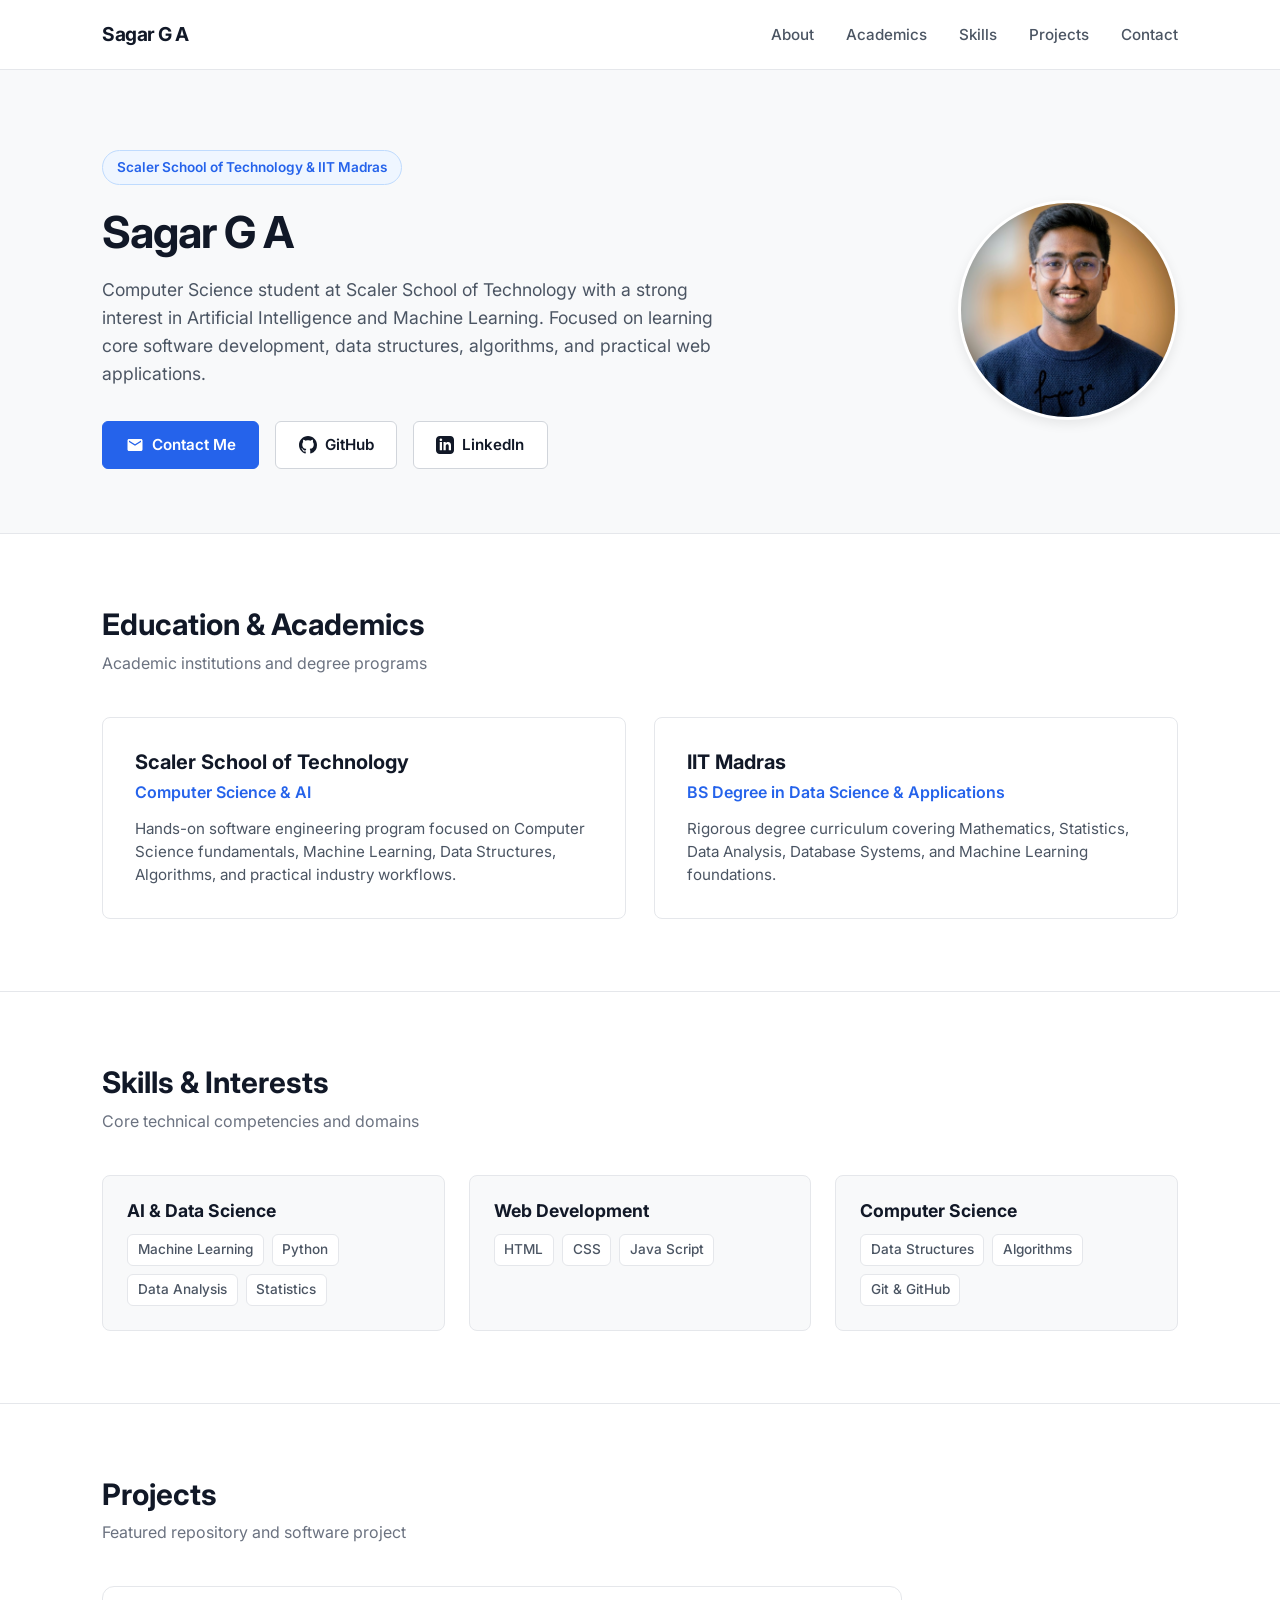
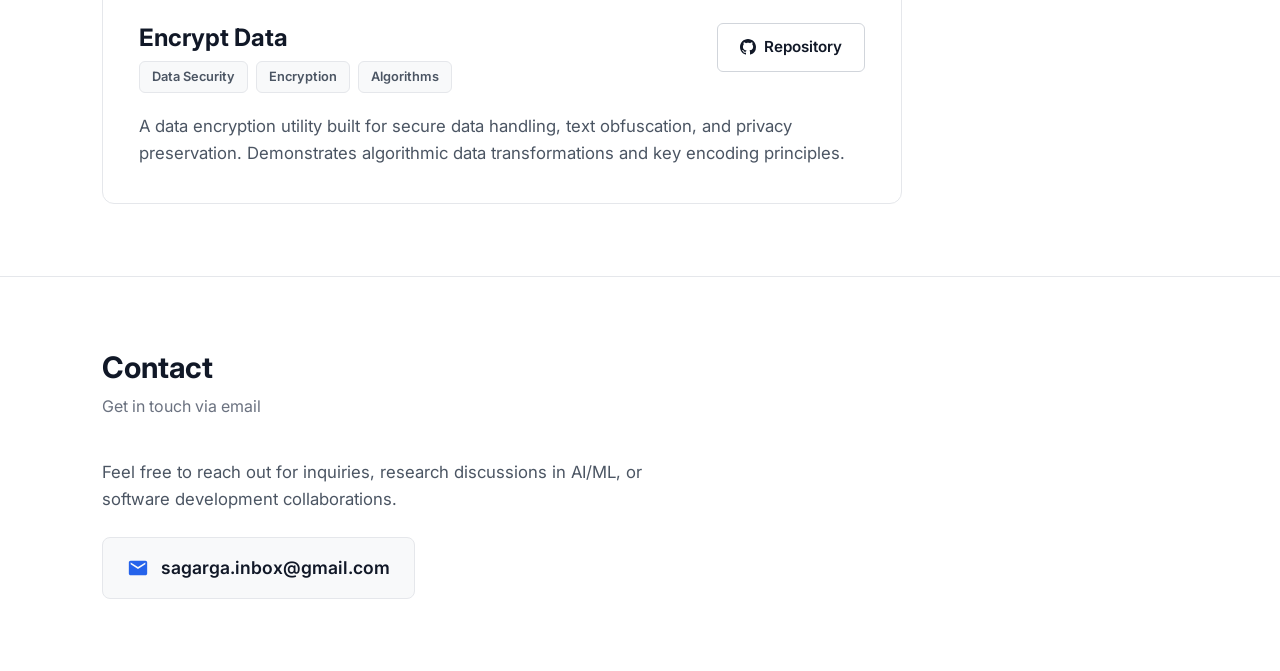
==== index.html @ 4887a78b "Rename main.html to index.html" ====
<!DOCTYPE html>
<html lang="en">
<head>
    <meta charset="UTF-8">
    <meta name="viewport" content="width=device-width, initial-scale=1.0">
    <title>Sagar G A | Personal Portfolio</title>
    <!-- Google Fonts for Clean Typography -->
    <link rel="preconnect" href="https://fonts.googleapis.com">
    <link rel="preconnect" href="https://fonts.gstatic.com" crossorigin>
    <link href="https://fonts.googleapis.com/css2?family=Inter:wght@300;400;500;600;700&display=swap" rel="stylesheet">
    
    <style>
        :root {
            /* Clean Minimalist Palette */
            --bg-body: #ffffff;
            --bg-secondary: #f8f9fa;
            --bg-card: #ffffff;
            
            --text-primary: #111827;
            --text-secondary: #4b5563;
            --text-muted: #6b7280;
            
            --brand-primary: #2563eb;
            --brand-hover: #1d4ed8;
            
            --border-light: #e5e7eb;
            --border-dark: #d1d5db;
            
            --font-main: 'Inter', system-ui, -apple-system, sans-serif;
            
            --radius-sm: 6px;
            --radius-md: 8px;
            --radius-lg: 12px;
        }

        /* Strict CSS Box Model Rule */
        *, *::before, *::after {
            box-sizing: border-box;
            margin: 0;
            padding: 0;
        }

        html {
            scroll-behavior: smooth;
            font-size: 16px;
        }

        body {
            background-color: var(--bg-body);
            color: var(--text-primary);
            font-family: var(--font-main);
            line-height: 1.6;
            -webkit-font-smoothing: antialiased;
        }

        /* Typography & Link Defaults */
        h1, h2, h3, h4 {
            color: var(--text-primary);
            font-weight: 700;
            line-height: 1.25;
        }

        a {
            color: inherit;
            text-decoration: none;
        }

        .navbar {
            position: sticky;
            top: 0;
            z-index: 100;
            background-color: rgba(255, 255, 255, 0.95);
            border-bottom: 1px solid var(--border-light);
            padding: 1.2rem 8%;
            display: flex;
            justify-content: space-between;
            align-items: center;
        }

        .nav-brand {
            font-size: 1.2rem;
            font-weight: 700;
            color: var(--text-primary);
            letter-spacing: -0.5px;
        }

        .nav-links {
            display: flex;
            list-style: none;
            gap: 2rem;
        }

        .nav-item a {
            font-size: 0.95rem;
            font-weight: 500;
            color: var(--text-secondary);
            transition: color 0.2s ease;
        }

        .nav-item a:hover {
            color: var(--brand-primary);
        }

        .hero {
            padding: 5rem 8% 4rem 8%;
            background-color: var(--bg-secondary);
            border-bottom: 1px solid var(--border-light);
            display: flex;
            align-items: center;
            justify-content: space-between;
            gap: 3rem;
        }

        .hero-text {
            max-width: 650px;
        }

        .badge {
            display: inline-block;
            background-color: #eff6ff;
            color: var(--brand-primary);
            border: 1px solid #bfdbfe;
            padding: 0.35rem 0.85rem;
            border-radius: 50px;
            font-size: 0.85rem;
            font-weight: 600;
            margin-bottom: 1.25rem;
        }

        .hero-title {
            font-size: 2.75rem;
            letter-spacing: -1px;
            margin-bottom: 1rem;
        }

        .hero-description {
            font-size: 1.1rem;
            color: var(--text-secondary);
            margin-bottom: 2rem;
            line-height: 1.6;
        }

        .hero-actions {
            display: flex;
            flex-wrap: wrap;
            gap: 1rem;
            align-items: center;
        }

        /* Clean Functional Buttons */
        .btn {
            display: inline-flex;
            align-items: center;
            gap: 0.5rem;
            padding: 0.7rem 1.4rem;
            border-radius: var(--radius-sm);
            font-size: 0.95rem;
            font-weight: 600;
            transition: background-color 0.2s ease, border-color 0.2s ease;
            cursor: pointer;
        }

        .btn-primary {
            background-color: var(--brand-primary);
            color: #ffffff;
            border: 1px solid var(--brand-primary);
        }

        .btn-primary:hover {
            background-color: var(--brand-hover);
        }

        .btn-outline {
            background-color: #ffffff;
            color: var(--text-primary);
            border: 1px solid var(--border-dark);
        }

        .btn-outline:hover {
            background-color: var(--bg-secondary);
            border-color: var(--text-primary);
        }

        .btn svg {
            width: 18px;
            height: 18px;
            fill: currentColor;
        }

        /* Profile Avatar Frame */
        .profile-image-container {
            flex-shrink: 0;
            width: 220px;
            height: 220px;
            border-radius: 50%;
            border: 3px solid #ffffff;
            box-shadow: 0 4px 12px rgba(0, 0, 0, 0.08);
            overflow: hidden;
            background-color: #e5e7eb;
            display: flex;
            align-items: center;
            justify-content: center;
        }

        .profile-img {
            width: 100%;
            height: 100%;
            object-fit: cover;
        }

        section {
            padding: 4.5rem 8%;
            border-bottom: 1px solid var(--border-light);
        }

        section:last-of-type {
            border-bottom: none;
        }

        .section-header {
            margin-bottom: 2.5rem;
        }

        .section-title {
            font-size: 1.85rem;
            margin-bottom: 0.5rem;
        }

        .section-subtitle {
            color: var(--text-muted);
            font-size: 1rem;
        }

        /* Education CSS Grid */
        .education-grid {
            display: grid;
            grid-template-columns: repeat(auto-fit, minmax(300px, 1fr));
            gap: 1.75rem;
        }

        .edu-card {
            background-color: var(--bg-card);
            border: 1px solid var(--border-light);
            border-radius: var(--radius-md);
            padding: 2rem;
            transition: border-color 0.2s ease;
        }

        .edu-card:hover {
            border-color: var(--border-dark);
        }

        .edu-institution {
            font-size: 1.25rem;
            margin-bottom: 0.35rem;
        }

        .edu-degree {
            font-size: 1rem;
            font-weight: 600;
            color: var(--brand-primary);
            margin-bottom: 0.75rem;
        }

        .edu-details {
            color: var(--text-secondary);
            font-size: 0.95rem;
            line-height: 1.5;
        }

        /* Skills Grid */
        .skills-grid {
            display: grid;
            grid-template-columns: repeat(auto-fit, minmax(250px, 1fr));
            gap: 1.5rem;
        }

        .skill-card {
            background-color: var(--bg-secondary);
            border: 1px solid var(--border-light);
            border-radius: var(--radius-md);
            padding: 1.5rem;
        }

        .skill-title {
            font-size: 1.1rem;
            margin-bottom: 0.75rem;
        }

        .skill-list {
            list-style: none;
            display: flex;
            flex-wrap: wrap;
            gap: 0.5rem;
        }

        .skill-tag {
            background-color: #ffffff;
            border: 1px solid var(--border-light);
            color: var(--text-secondary);
            font-size: 0.85rem;
            font-weight: 500;
            padding: 0.25rem 0.6rem;
            border-radius: var(--radius-sm);
        }

        /* Single Project Container */
        .project-single-container {
            max-width: 800px;
        }

        .project-card {
            background-color: var(--bg-card);
            border: 1px solid var(--border-light);
            border-radius: var(--radius-lg);
            padding: 2.25rem;
            display: flex;
            flex-direction: column;
            gap: 1.25rem;
        }

        .project-header {
            display: flex;
            justify-content: space-between;
            align-items: flex-start;
            gap: 1rem;
            flex-wrap: wrap;
        }

        .project-title {
            font-size: 1.5rem;
        }

        .project-desc {
            color: var(--text-secondary);
            font-size: 1.05rem;
            line-height: 1.6;
        }

        .tech-tags {
            display: flex;
            gap: 0.5rem;
            flex-wrap: wrap;
        }

        .tech-tag {
            background-color: var(--bg-secondary);
            border: 1px solid var(--border-light);
            color: var(--text-secondary);
            font-size: 0.8rem;
            font-weight: 600;
            padding: 0.3rem 0.75rem;
            border-radius: var(--radius-sm);
        }

        /* Simplified Contact Section */
        .contact-container {
            max-width: 600px;
        }

        .contact-text {
            color: var(--text-secondary);
            font-size: 1.05rem;
            margin-bottom: 1.5rem;
        }

        .email-box {
            display: inline-flex;
            align-items: center;
            gap: 0.75rem;
            background-color: var(--bg-secondary);
            border: 1px solid var(--border-light);
            padding: 1rem 1.5rem;
            border-radius: var(--radius-md);
            font-size: 1.1rem;
            font-weight: 600;
            color: var(--text-primary);
            transition: border-color 0.2s ease;
        }

        .email-box:hover {
            border-color: var(--brand-primary);
        }

        @media screen and (max-width: 868px) {
            .hero {
                flex-direction: column-reverse;
                text-align: center;
                padding-top: 3.5rem;
            }

            .hero-actions {
                justify-content: center;
            }

            .profile-image-container {
                width: 180px;
                height: 180px;
            }
        }

        @media screen and (max-width: 600px) {
            .navbar {
                flex-direction: column;
                gap: 0.75rem;
                padding: 1rem 5%;
            }

            .nav-links {
                gap: 1.2rem;
            }

            section {
                padding: 3rem 5%;
            }

            .hero-title {
                font-size: 2.1rem;
            }

            .btn {
                width: 100%;
                justify-content: center;
            }
        }
    </style>
</head>
<body>

    <header class="navbar">
        <a href="#" class="nav-brand">Sagar G A</a>
        <nav>
            <ul class="nav-links">
                <li class="nav-item"><a href="#about">About</a></li>
                <li class="nav-item"><a href="#academics">Academics</a></li>
                <li class="nav-item"><a href="#skills">Skills</a></li>
                <li class="nav-item"><a href="#projects">Projects</a></li>
                <li class="nav-item"><a href="#contact">Contact</a></li>
            </ul>
        </nav>
    </header>

    <section class="hero" id="about">
        <div class="hero-text">
            <span class="badge">Scaler School of Technology & IIT Madras</span>
            <h1 class="hero-title">Sagar G A</h1>
            <p class="hero-description">
                Computer Science student at Scaler School of Technology with a strong interest in Artificial Intelligence and Machine Learning. Focused on learning core software development, data structures, algorithms, and practical web applications.
            </p>
            <div class="hero-actions">
                <!-- Direct Email Action -->
                <a href="mailto:sagarga.inbox@gmail.com" class="btn btn-primary">
                    <svg viewBox="0 0 24 24"><path d="M20 4H4c-1.1 0-1.99.9-1.99 2L2 18c0 1.1.9 2 2 2h16c1.1 0 2-.9 2-2V6c0-1.1-.9-2-2-2zm0 4l-8 5-8-5V6l8 5 8-5v2z"/></svg>
                    Contact Me
                </a>

                <!-- GitHub Direct Link -->
                <a href="https://github.com/sagar-354" target="_blank" rel="noopener" class="btn btn-outline">
                    <svg viewBox="0 0 24 24"><path d="M12 0C5.37 0 0 5.37 0 12c0 5.31 3.435 9.795 8.205 11.385.6.105.825-.255.825-.57 0-.285-.015-1.23-.015-2.235-3.015.555-3.795-.735-4.035-1.41-.135-.345-.72-1.41-1.23-1.695-.42-.225-1.02-.78-.015-.795.945-.015 1.62.87 1.845 1.23 1.08 1.815 2.805 1.305 3.495.99.105-.78.42-1.305.765-1.605-2.67-.3-5.46-1.335-5.46-5.925 0-1.305.465-2.385 1.23-3.225-.12-.3-.54-1.53.12-3.18 0 0 1.005-.315 3.3 1.23.96-.27 1.98-.405 3-.405s2.04.135 3 .405c2.295-1.56 3.3-1.23 3.3-1.23.66 1.65.24 2.88.12 3.18.765.84 1.23 1.905 1.23 3.225 0 4.605-2.805 5.625-5.475 5.925.435.375.81 1.095.81 2.22 0 1.605-.015 2.895-.015 3.3 0 .315.225.69.825.57A12.02 12.02 0 0024 12c0-6.63-5.37-12-12-12z"/></svg>
                    GitHub
                </a>

                <!-- LinkedIn Direct Link -->
                <a href="https://linkedin.com/in/sagar-g-a-abbb80410/" target="_blank" rel="noopener" class="btn btn-outline">
                    <svg viewBox="0 0 24 24"><path d="M19 0h-14c-2.761 0-5 2.239-5 5v14c0 2.761 2.239 5 5 5h14c2.762 0 5-2.239 5-5v-14c0-2.761-2.238-5-5-5zm-11 19h-3v-11h3v11zm-1.5-12.268c-.966 0-1.75-.79-1.75-1.764s.784-1.764 1.75-1.764 1.75.79 1.75 1.764-.783 1.764-1.75 1.764zm13.5 12.268h-3v-5.604c0-3.368-4-3.113-4 0v5.604h-3v-11h3v1.765c1.396-2.586 7-2.777 7 2.476v6.759z"/></svg>
                    LinkedIn
                </a>
            </div>
        </div>

        <!-- Profile Avatar Picture Element -->
        <div class="profile-image-container">
            <img src="image.png" alt="Sagar G A Profile Picture" class="profile-img">
        </div>
    </section>

    <section id="academics">
        <div class="section-header">
            <h2 class="section-title">Education & Academics</h2>
            <p class="section-subtitle">Academic institutions and degree programs</p>
        </div>

        <div class="education-grid">
            <div class="edu-card">
                <h3 class="edu-institution">Scaler School of Technology</h3>
                <div class="edu-degree">Computer Science & AI</div>
                <p class="edu-details">
                    Hands-on software engineering program focused on Computer Science fundamentals, Machine Learning, Data Structures, Algorithms, and practical industry workflows.
                </p>
            </div>

            <div class="edu-card">
                <h3 class="edu-institution">IIT Madras</h3>
                <div class="edu-degree">BS Degree in Data Science & Applications</div>
                <p class="edu-details">
                    Rigorous degree curriculum covering Mathematics, Statistics, Data Analysis, Database Systems, and Machine Learning foundations.
                </p>
            </div>
        </div>
    </section>

    <section id="skills">
        <div class="section-header">
            <h2 class="section-title">Skills & Interests</h2>
            <p class="section-subtitle">Core technical competencies and domains</p>
        </div>

        <div class="skills-grid">
            <div class="skill-card">
                <h3 class="skill-title">AI & Data Science</h3>
                <ul class="skill-list">
                    <li class="skill-tag">Machine Learning</li>
                    <li class="skill-tag">Python</li>
                    <li class="skill-tag">Data Analysis</li>
                    <li class="skill-tag">Statistics</li>
                </ul>
            </div>

            <div class="skill-card">
                <h3 class="skill-title">Web Development</h3>
                <ul class="skill-list">
                    <li class="skill-tag">HTML</li>
                    <li class="skill-tag">CSS</li>
                    <li class="skill-tag">Java Script</li>
                </ul>
            </div>

            <div class="skill-card">
                <h3 class="skill-title">Computer Science</h3>
                <ul class="skill-list">
                    <li class="skill-tag">Data Structures</li>
                    <li class="skill-tag">Algorithms</li>
                    <li class="skill-tag">Git & GitHub</li>
                </ul>
            </div>
        </div>
    </section>

    <section id="projects">
        <div class="section-header">
            <h2 class="section-title">Projects</h2>
            <p class="section-subtitle">Featured repository and software project</p>
        </div>

        <div class="project-single-container">
            <article class="project-card">
                <div class="project-header">
                    <div>
                        <h3 class="project-title">Encrypt Data</h3>
                        <div class="tech-tags" style="margin-top: 0.5rem;">
                            <span class="tech-tag">Data Security</span>
                            <span class="tech-tag">Encryption</span>
                            <span class="tech-tag">Algorithms</span>
                        </div>
                    </div>
                    <a href="https://github.com/sagar-354/Encrypt-project" target="_blank" rel="noopener" class="btn btn-outline">
                        <svg viewBox="0 0 24 24" style="width:16px; height:16px; fill:currentColor;"><path d="M12 0C5.37 0 0 5.37 0 12c0 5.31 3.435 9.795 8.205 11.385.6.105.825-.255.825-.57 0-.285-.015-1.23-.015-2.235-3.015.555-3.795-.735-4.035-1.41-.135-.345-.72-1.41-1.23-1.695-.42-.225-1.02-.78-.015-.795.945-.015 1.62.87 1.845 1.23 1.08 1.815 2.805 1.305 3.495.99.105-.78.42-1.305.765-1.605-2.67-.3-5.46-1.335-5.46-5.925 0-1.305.465-2.385 1.23-3.225-.12-.3-.54-1.53.12-3.18 0 0 1.005-.315 3.3 1.23.96-.27 1.98-.405 3-.405s2.04.135 3 .405c2.295-1.56 3.3-1.23 3.3-1.23.66 1.65.24 2.88.12 3.18.765.84 1.23 1.905 1.23 3.225 0 4.605-2.805 5.625-5.475 5.925.435.375.81 1.095.81 2.22 0 1.605-.015 2.895-.015 3.3 0 .315.225.69.825.57A12.02 12.02 0 0024 12c0-6.63-5.37-12-12-12z"/></svg>
                        Repository
                    </a>
                </div>
                <p class="project-desc">
                    A data encryption utility built for secure data handling, text obfuscation, and privacy preservation. Demonstrates algorithmic data transformations and key encoding principles.
                </p>
            </article>
        </div>
    </section>

    <section id="contact">
        <div class="section-header">
            <h2 class="section-title">Contact</h2>
            <p class="section-subtitle">Get in touch via email</p>
        </div>

        <div class="contact-container">
            <p class="contact-text">
                Feel free to reach out for inquiries, research discussions in AI/ML, or software development collaborations.
            </p>
            <a href="mailto:sagarga.inbox@gmail.com" class="email-box">
                <svg viewBox="0 0 24 24" style="width:22px; height:22px; fill:var(--brand-primary);"><path d="M20 4H4c-1.1 0-1.99.9-1.99 2L2 18c0 1.1.9 2 2 2h16c1.1 0 2-.9 2-2V6c0-1.1-.9-2-2-2zm0 4l-8 5-8-5V6l8 5 8-5v2z"/></svg>
                sagarga.inbox@gmail.com
            </a>
        </div>
    </section>

</body>
</html>
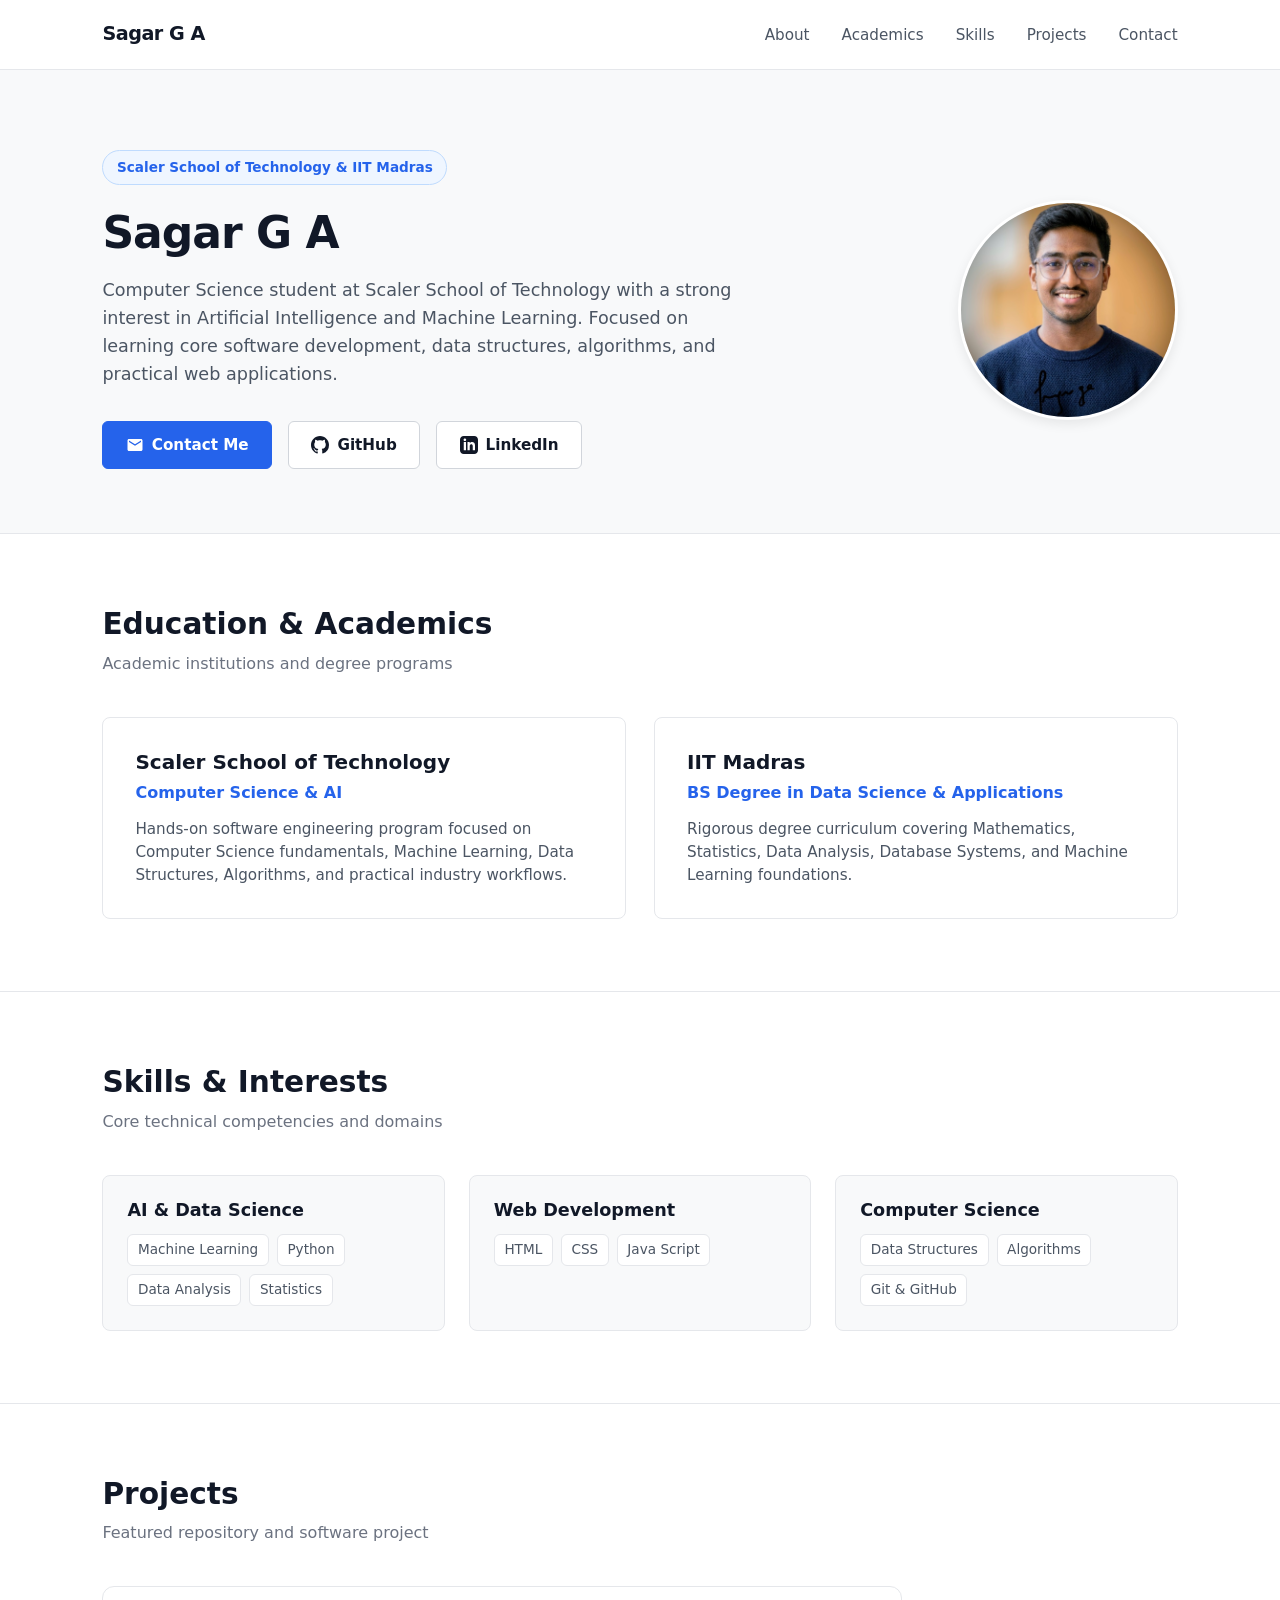
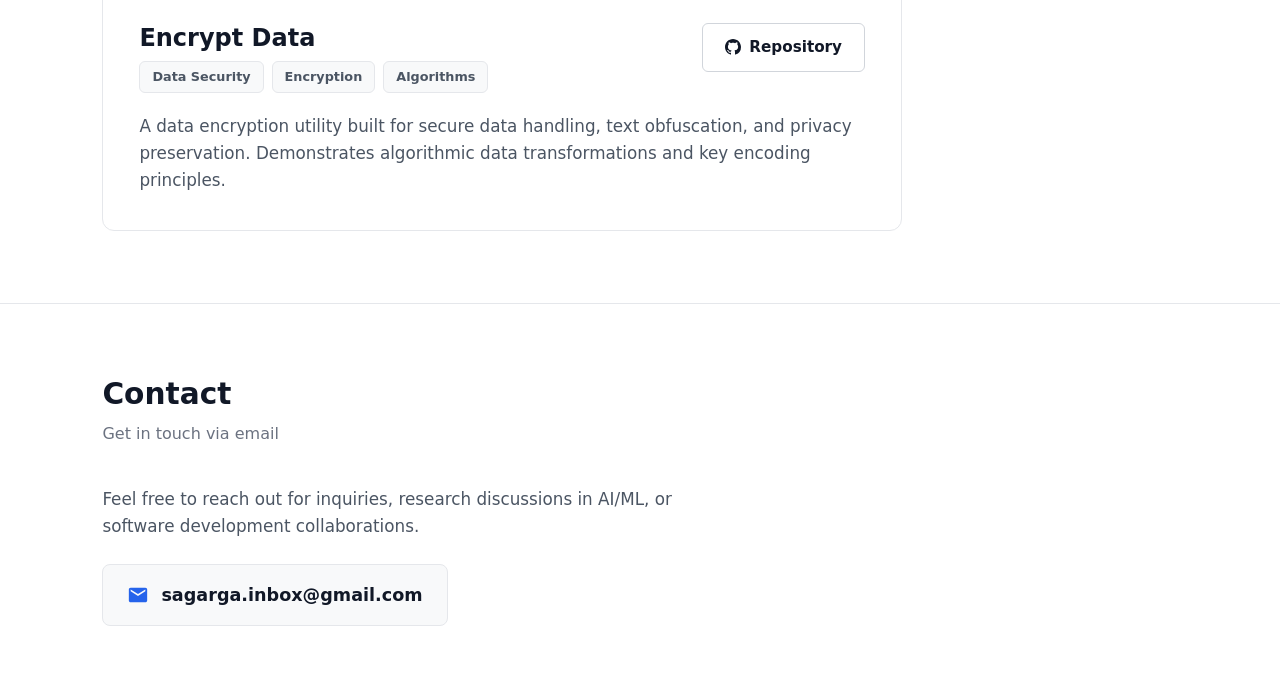
==== commit fdbe7651: "Font changed" ====
--- a/index.html
+++ b/index.html
@@ -4,10 +4,8 @@
     <meta charset="UTF-8">
     <meta name="viewport" content="width=device-width, initial-scale=1.0">
     <title>Sagar G A | Personal Portfolio</title>
-    <!-- Google Fonts for Clean Typography -->
-    <link rel="preconnect" href="https://fonts.googleapis.com">
-    <link rel="preconnect" href="https://fonts.gstatic.com" crossorigin>
-    <link href="https://fonts.googleapis.com/css2?family=Inter:wght@300;400;500;600;700&display=swap" rel="stylesheet">
+   
+    
     
     <style>
         :root {
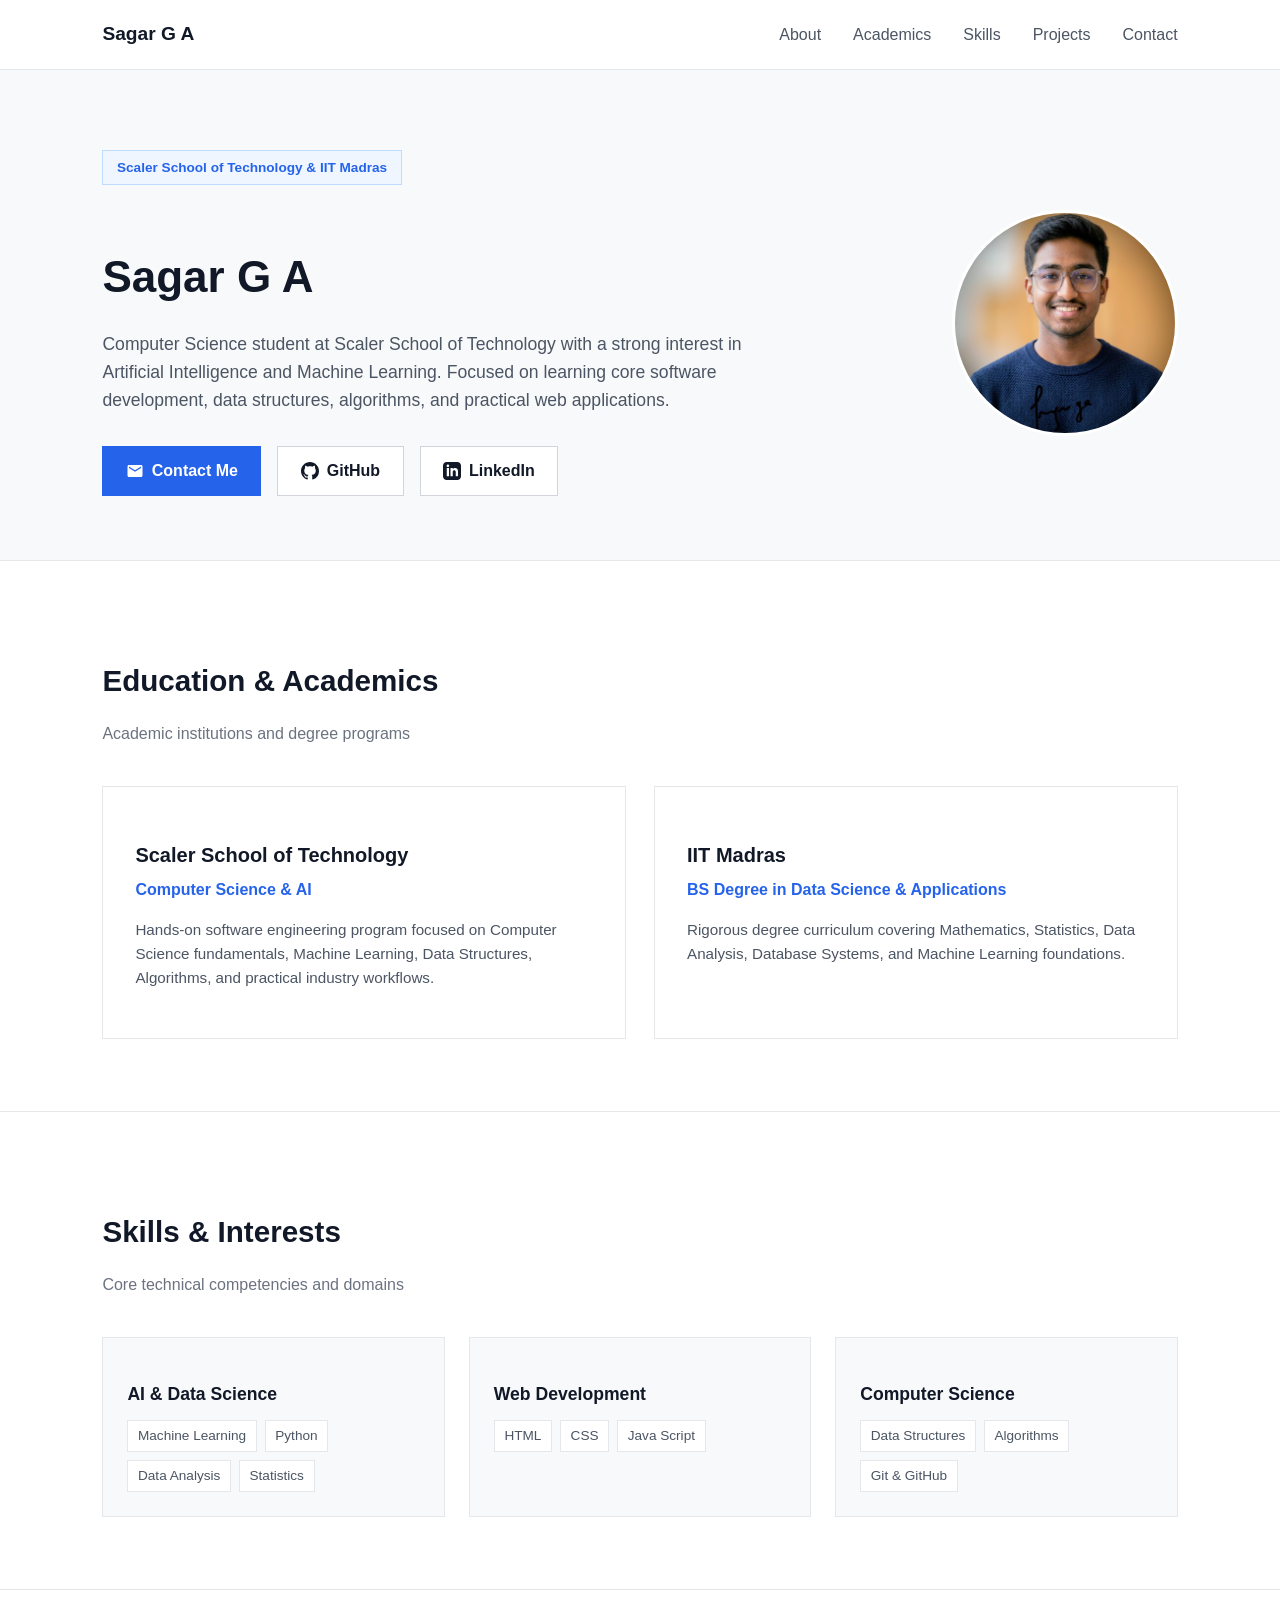
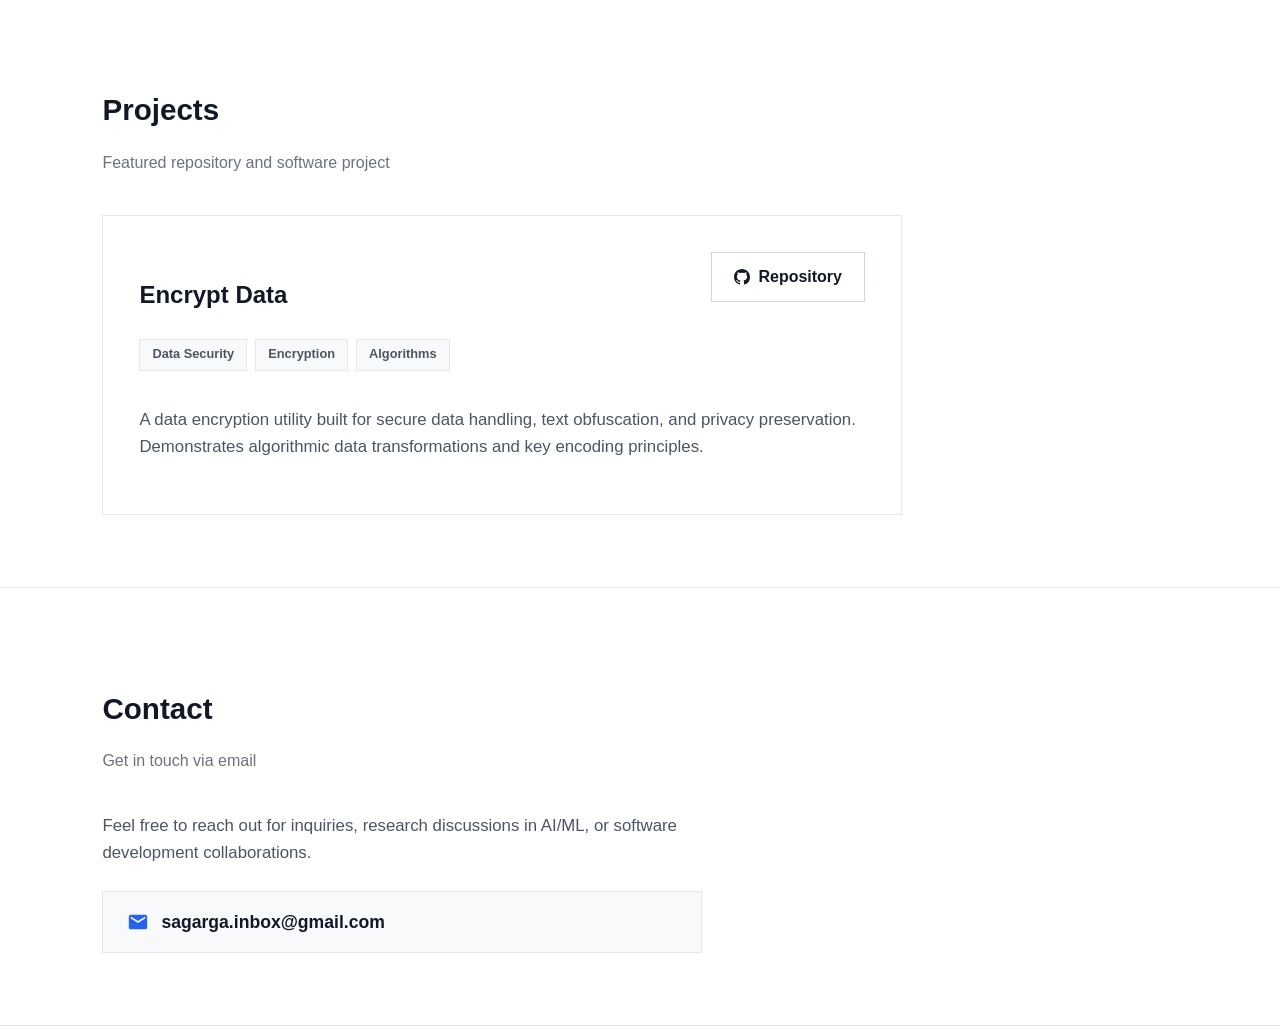
==== commit b8fa39ee: "updated code" ====
--- a/index.html
+++ b/index.html
@@ -8,105 +8,61 @@
     
     
     <style>
-        :root {
-            /* Clean Minimalist Palette */
-            --bg-body: #ffffff;
-            --bg-secondary: #f8f9fa;
-            --bg-card: #ffffff;
-            
-            --text-primary: #111827;
-            --text-secondary: #4b5563;
-            --text-muted: #6b7280;
-            
-            --brand-primary: #2563eb;
-            --brand-hover: #1d4ed8;
-            
-            --border-light: #e5e7eb;
-            --border-dark: #d1d5db;
-            
-            --font-main: 'Inter', system-ui, -apple-system, sans-serif;
-            
-            --radius-sm: 6px;
-            --radius-md: 8px;
-            --radius-lg: 12px;
-        }
-
-        /* Strict CSS Box Model Rule */
-        *, *::before, *::after {
-            box-sizing: border-box;
+        .page {
             margin: 0;
-            padding: 0;
-        }
-
-        html {
-            scroll-behavior: smooth;
-            font-size: 16px;
-        }
-
-        body {
-            background-color: var(--bg-body);
-            color: var(--text-primary);
-            font-family: var(--font-main);
+            background-color: #ffffff;
+            color: #111827;
+            font-family: Arial, sans-serif;
             line-height: 1.6;
-            -webkit-font-smoothing: antialiased;
-        }
-
-        /* Typography & Link Defaults */
-        h1, h2, h3, h4 {
-            color: var(--text-primary);
-            font-weight: 700;
-            line-height: 1.25;
-        }
-
-        a {
-            color: inherit;
-            text-decoration: none;
         }
 
         .navbar {
             position: sticky;
             top: 0;
-            z-index: 100;
-            background-color: rgba(255, 255, 255, 0.95);
-            border-bottom: 1px solid var(--border-light);
-            padding: 1.2rem 8%;
+            z-index: 10;
             display: flex;
             justify-content: space-between;
             align-items: center;
+            padding: 1.2rem 8%;
+            border-bottom: 1px solid #e5e7eb;
+            background-color: #ffffff;
         }
 
         .nav-brand {
+            color: #111827;
             font-size: 1.2rem;
-            font-weight: 700;
-            color: var(--text-primary);
-            letter-spacing: -0.5px;
+            font-weight: bold;
+            text-decoration: none;
         }
 
         .nav-links {
             display: flex;
+            gap: 2rem;
+            margin: 0;
+            padding: 0;
             list-style: none;
-            gap: 2rem;
-        }
-
-        .nav-item a {
-            font-size: 0.95rem;
-            font-weight: 500;
-            color: var(--text-secondary);
-            transition: color 0.2s ease;
-        }
-
-        .nav-item a:hover {
-            color: var(--brand-primary);
+        }
+
+        .nav-link {
+            position: relative;
+            color: #4b5563;
+            text-decoration: none;
+            transition: color 180ms ease;
+        }
+
+        .nav-link:hover,
+        .nav-link:focus-visible {
+            color: #2563eb;
         }
 
         .hero {
-            padding: 5rem 8% 4rem 8%;
-            background-color: var(--bg-secondary);
-            border-bottom: 1px solid var(--border-light);
-            display: flex;
+            display: flex;
+            justify-content: space-between;
             align-items: center;
-            justify-content: space-between;
             gap: 3rem;
+            padding: 5rem 8% 4rem;
+            background-color: #f8f9fa;
+            border-bottom: 1px solid #e5e7eb;
         }
 
         .hero-text {
@@ -115,89 +71,88 @@
 
         .badge {
             display: inline-block;
+            margin-bottom: 1.25rem;
+            padding: 0.35rem 0.85rem;
+            border: 1px solid #bfdbfe;
             background-color: #eff6ff;
-            color: var(--brand-primary);
-            border: 1px solid #bfdbfe;
-            padding: 0.35rem 0.85rem;
-            border-radius: 50px;
+            color: #2563eb;
             font-size: 0.85rem;
-            font-weight: 600;
-            margin-bottom: 1.25rem;
+            font-weight: bold;
         }
 
         .hero-title {
+            margin-bottom: 1rem;
             font-size: 2.75rem;
-            letter-spacing: -1px;
-            margin-bottom: 1rem;
         }
 
         .hero-description {
+            margin-bottom: 2rem;
+            color: #4b5563;
             font-size: 1.1rem;
-            color: var(--text-secondary);
-            margin-bottom: 2rem;
-            line-height: 1.6;
         }
 
         .hero-actions {
             display: flex;
             flex-wrap: wrap;
+            align-items: center;
             gap: 1rem;
-            align-items: center;
-        }
-
-        /* Clean Functional Buttons */
+        }
+
         .btn {
-            display: inline-flex;
+            display: flex;
             align-items: center;
             gap: 0.5rem;
             padding: 0.7rem 1.4rem;
-            border-radius: var(--radius-sm);
-            font-size: 0.95rem;
-            font-weight: 600;
-            transition: background-color 0.2s ease, border-color 0.2s ease;
-            cursor: pointer;
+            border: 1px solid #d1d5db;
+            color: #111827;
+            text-decoration: none;
+            font-weight: bold;
         }
 
         .btn-primary {
-            background-color: var(--brand-primary);
+            border-color: #2563eb;
+            background-color: #2563eb;
             color: #ffffff;
-            border: 1px solid var(--brand-primary);
-        }
-
-        .btn-primary:hover {
-            background-color: var(--brand-hover);
         }
 
         .btn-outline {
             background-color: #ffffff;
-            color: var(--text-primary);
-            border: 1px solid var(--border-dark);
-        }
-
-        .btn-outline:hover {
-            background-color: var(--bg-secondary);
-            border-color: var(--text-primary);
-        }
-
-        .btn svg {
+        }
+
+        .icon {
             width: 18px;
             height: 18px;
             fill: currentColor;
         }
 
-        /* Profile Avatar Frame */
+        .icon-small {
+            width: 16px;
+            height: 16px;
+        }
+
+        .icon-email {
+            width: 22px;
+            height: 22px;
+            fill: #2563eb;
+        }
+
         .profile-image-container {
+            display: flex;
             flex-shrink: 0;
+            justify-content: center;
+            align-items: center;
             width: 220px;
             height: 220px;
+            overflow: hidden;
+            border: 3px solid #ffffff;
             border-radius: 50%;
-            border: 3px solid #ffffff;
-            box-shadow: 0 4px 12px rgba(0, 0, 0, 0.08);
-            overflow: hidden;
             background-color: #e5e7eb;
-            display: flex;
-            align-items: center;
-            justify-content: center;
+            transition: transform 200ms ease, box-shadow 200ms ease;
+        }
+
+        .profile-image-container:hover {
+            transform: scale(1.04);
+            box-shadow: 0 8px 24px rgb(17 24 39 / 18%);
         }
 
         .profile-img {
@@ -206,13 +161,9 @@
             object-fit: cover;
         }
 
-        section {
+        .section {
             padding: 4.5rem 8%;
-            border-bottom: 1px solid var(--border-light);
-        }
-
-        section:last-of-type {
-            border-bottom: none;
+            border-bottom: 1px solid #e5e7eb;
         }
 
         .section-header {
@@ -220,171 +171,152 @@
         }
 
         .section-title {
+            margin-bottom: 0.5rem;
             font-size: 1.85rem;
-            margin-bottom: 0.5rem;
         }
 
         .section-subtitle {
-            color: var(--text-muted);
-            font-size: 1rem;
-        }
-
-        /* Education CSS Grid */
+            color: #6b7280;
+        }
+
         .education-grid {
             display: grid;
-            grid-template-columns: repeat(auto-fit, minmax(300px, 1fr));
+            grid-template-columns: repeat(2, 1fr);
             gap: 1.75rem;
         }
 
         .edu-card {
-            background-color: var(--bg-card);
-            border: 1px solid var(--border-light);
-            border-radius: var(--radius-md);
             padding: 2rem;
-            transition: border-color 0.2s ease;
-        }
-
-        .edu-card:hover {
-            border-color: var(--border-dark);
+            border: 1px solid #e5e7eb;
+            background-color: #ffffff;
         }
 
         .edu-institution {
+            margin-bottom: 0.35rem;
             font-size: 1.25rem;
-            margin-bottom: 0.35rem;
         }
 
         .edu-degree {
-            font-size: 1rem;
-            font-weight: 600;
-            color: var(--brand-primary);
             margin-bottom: 0.75rem;
+            color: #2563eb;
+            font-weight: bold;
         }
 
         .edu-details {
-            color: var(--text-secondary);
+            color: #4b5563;
             font-size: 0.95rem;
-            line-height: 1.5;
-        }
-
-        /* Skills Grid */
+        }
+
         .skills-grid {
             display: grid;
-            grid-template-columns: repeat(auto-fit, minmax(250px, 1fr));
+            grid-template-columns: repeat(3, 1fr);
             gap: 1.5rem;
         }
 
         .skill-card {
-            background-color: var(--bg-secondary);
-            border: 1px solid var(--border-light);
-            border-radius: var(--radius-md);
             padding: 1.5rem;
+            border: 1px solid #e5e7eb;
+            background-color: #f8f9fa;
         }
 
         .skill-title {
+            margin-bottom: 0.75rem;
             font-size: 1.1rem;
-            margin-bottom: 0.75rem;
         }
 
         .skill-list {
-            list-style: none;
             display: flex;
             flex-wrap: wrap;
             gap: 0.5rem;
+            margin: 0;
+            padding: 0;
+            list-style: none;
         }
 
         .skill-tag {
+            padding: 0.25rem 0.6rem;
+            border: 1px solid #e5e7eb;
             background-color: #ffffff;
-            border: 1px solid var(--border-light);
-            color: var(--text-secondary);
+            color: #4b5563;
             font-size: 0.85rem;
-            font-weight: 500;
-            padding: 0.25rem 0.6rem;
-            border-radius: var(--radius-sm);
-        }
-
-        /* Single Project Container */
+        }
+
         .project-single-container {
             max-width: 800px;
         }
 
         .project-card {
-            background-color: var(--bg-card);
-            border: 1px solid var(--border-light);
-            border-radius: var(--radius-lg);
-            padding: 2.25rem;
             display: flex;
             flex-direction: column;
             gap: 1.25rem;
+            padding: 2.25rem;
+            border: 1px solid #e5e7eb;
+            background-color: #ffffff;
         }
 
         .project-header {
             display: flex;
             justify-content: space-between;
             align-items: flex-start;
+            flex-wrap: wrap;
             gap: 1rem;
-            flex-wrap: wrap;
         }
 
         .project-title {
             font-size: 1.5rem;
         }
 
-        .project-desc {
-            color: var(--text-secondary);
+        .project-desc,
+        .contact-text {
+            color: #4b5563;
             font-size: 1.05rem;
-            line-height: 1.6;
         }
 
         .tech-tags {
             display: flex;
+            flex-wrap: wrap;
             gap: 0.5rem;
-            flex-wrap: wrap;
+        }
+
+        .project-tech-tags {
+            margin-top: 0.5rem;
         }
 
         .tech-tag {
-            background-color: var(--bg-secondary);
-            border: 1px solid var(--border-light);
-            color: var(--text-secondary);
+            padding: 0.3rem 0.75rem;
+            border: 1px solid #e5e7eb;
+            background-color: #f8f9fa;
+            color: #4b5563;
             font-size: 0.8rem;
-            font-weight: 600;
-            padding: 0.3rem 0.75rem;
-            border-radius: var(--radius-sm);
-        }
-
-        /* Simplified Contact Section */
+            font-weight: bold;
+        }
+
         .contact-container {
             max-width: 600px;
         }
 
         .contact-text {
-            color: var(--text-secondary);
-            font-size: 1.05rem;
             margin-bottom: 1.5rem;
         }
 
         .email-box {
-            display: inline-flex;
+            display: flex;
             align-items: center;
             gap: 0.75rem;
-            background-color: var(--bg-secondary);
-            border: 1px solid var(--border-light);
             padding: 1rem 1.5rem;
-            border-radius: var(--radius-md);
+            border: 1px solid #e5e7eb;
+            background-color: #f8f9fa;
+            color: #111827;
             font-size: 1.1rem;
-            font-weight: 600;
-            color: var(--text-primary);
-            transition: border-color 0.2s ease;
-        }
-
-        .email-box:hover {
-            border-color: var(--brand-primary);
-        }
-
-        @media screen and (max-width: 868px) {
+            font-weight: bold;
+            text-decoration: none;
+        }
+
+        @media (max-width: 868px) {
             .hero {
                 flex-direction: column-reverse;
+                padding-top: 3.5rem;
                 text-align: center;
-                padding-top: 3.5rem;
             }
 
             .hero-actions {
@@ -395,9 +327,13 @@
                 width: 180px;
                 height: 180px;
             }
-        }
-
-        @media screen and (max-width: 600px) {
+
+            .skills-grid {
+                grid-template-columns: repeat(2, 1fr);
+            }
+        }
+
+        @media (max-width: 600px) {
             .navbar {
                 flex-direction: column;
                 gap: 0.75rem;
@@ -405,11 +341,18 @@
             }
 
             .nav-links {
+                flex-wrap: wrap;
+                justify-content: center;
                 gap: 1.2rem;
             }
 
-            section {
+            .section {
                 padding: 3rem 5%;
+            }
+
+            .education-grid,
+            .skills-grid {
+                grid-template-columns: 1fr;
             }
 
             .hero-title {
@@ -417,23 +360,23 @@
             }
 
             .btn {
+                justify-content: center;
                 width: 100%;
-                justify-content: center;
             }
         }
     </style>
 </head>
-<body>
+<body class="page">
 
     <header class="navbar">
         <a href="#" class="nav-brand">Sagar G A</a>
         <nav>
             <ul class="nav-links">
-                <li class="nav-item"><a href="#about">About</a></li>
-                <li class="nav-item"><a href="#academics">Academics</a></li>
-                <li class="nav-item"><a href="#skills">Skills</a></li>
-                <li class="nav-item"><a href="#projects">Projects</a></li>
-                <li class="nav-item"><a href="#contact">Contact</a></li>
+                <li><a class="nav-link" href="#about">About</a></li>
+                <li><a class="nav-link" href="#academics">Academics</a></li>
+                <li><a class="nav-link" href="#skills">Skills</a></li>
+                <li><a class="nav-link" href="#projects">Projects</a></li>
+                <li><a class="nav-link" href="#contact">Contact</a></li>
             </ul>
         </nav>
     </header>
@@ -448,19 +391,18 @@
             <div class="hero-actions">
                 <!-- Direct Email Action -->
                 <a href="mailto:sagarga.inbox@gmail.com" class="btn btn-primary">
-                    <svg viewBox="0 0 24 24"><path d="M20 4H4c-1.1 0-1.99.9-1.99 2L2 18c0 1.1.9 2 2 2h16c1.1 0 2-.9 2-2V6c0-1.1-.9-2-2-2zm0 4l-8 5-8-5V6l8 5 8-5v2z"/></svg>
+                    <svg class="icon" viewBox="0 0 24 24"><path d="M20 4H4c-1.1 0-1.99.9-1.99 2L2 18c0 1.1.9 2 2 2h16c1.1 0 2-.9 2-2V6c0-1.1-.9-2-2-2zm0 4l-8 5-8-5V6l8 5 8-5v2z"/></svg>
                     Contact Me
                 </a>
 
                 <!-- GitHub Direct Link -->
                 <a href="https://github.com/sagar-354" target="_blank" rel="noopener" class="btn btn-outline">
-                    <svg viewBox="0 0 24 24"><path d="M12 0C5.37 0 0 5.37 0 12c0 5.31 3.435 9.795 8.205 11.385.6.105.825-.255.825-.57 0-.285-.015-1.23-.015-2.235-3.015.555-3.795-.735-4.035-1.41-.135-.345-.72-1.41-1.23-1.695-.42-.225-1.02-.78-.015-.795.945-.015 1.62.87 1.845 1.23 1.08 1.815 2.805 1.305 3.495.99.105-.78.42-1.305.765-1.605-2.67-.3-5.46-1.335-5.46-5.925 0-1.305.465-2.385 1.23-3.225-.12-.3-.54-1.53.12-3.18 0 0 1.005-.315 3.3 1.23.96-.27 1.98-.405 3-.405s2.04.135 3 .405c2.295-1.56 3.3-1.23 3.3-1.23.66 1.65.24 2.88.12 3.18.765.84 1.23 1.905 1.23 3.225 0 4.605-2.805 5.625-5.475 5.925.435.375.81 1.095.81 2.22 0 1.605-.015 2.895-.015 3.3 0 .315.225.69.825.57A12.02 12.02 0 0024 12c0-6.63-5.37-12-12-12z"/></svg>
+                    <svg class="icon" viewBox="0 0 24 24"><path d="M12 0C5.37 0 0 5.37 0 12c0 5.31 3.435 9.795 8.205 11.385.6.105.825-.255.825-.57 0-.285-.015-1.23-.015-2.235-3.015.555-3.795-.735-4.035-1.41-.135-.345-.72-1.41-1.23-1.695-.42-.225-1.02-.78-.015-.795.945-.015 1.62.87 1.845 1.23 1.08 1.815 2.805 1.305 3.495.99.105-.78.42-1.305.765-1.605-2.67-.3-5.46-1.335-5.46-5.925 0-1.305.465-2.385 1.23-3.225-.12-.3-.54-1.53.12-3.18 0 0 1.005-.315 3.3 1.23.96-.27 1.98-.405 3-.405s2.04.135 3 .405c2.295-1.56 3.3-1.23 3.3-1.23.66 1.65.24 2.88.12 3.18.765.84 1.23 1.905 1.23 3.225 0 4.605-2.805 5.625-5.475 5.925.435.375.81 1.095.81 2.22 0 1.605-.015 2.895-.015 3.3 0 .315.225.69.825.57A12.02 12.02 0 0024 12c0-6.63-5.37-12-12-12z"/></svg>
                     GitHub
                 </a>
-
                 <!-- LinkedIn Direct Link -->
                 <a href="https://linkedin.com/in/sagar-g-a-abbb80410/" target="_blank" rel="noopener" class="btn btn-outline">
-                    <svg viewBox="0 0 24 24"><path d="M19 0h-14c-2.761 0-5 2.239-5 5v14c0 2.761 2.239 5 5 5h14c2.762 0 5-2.239 5-5v-14c0-2.761-2.238-5-5-5zm-11 19h-3v-11h3v11zm-1.5-12.268c-.966 0-1.75-.79-1.75-1.764s.784-1.764 1.75-1.764 1.75.79 1.75 1.764-.783 1.764-1.75 1.764zm13.5 12.268h-3v-5.604c0-3.368-4-3.113-4 0v5.604h-3v-11h3v1.765c1.396-2.586 7-2.777 7 2.476v6.759z"/></svg>
+                    <svg class="icon" viewBox="0 0 24 24"><path d="M19 0h-14c-2.761 0-5 2.239-5 5v14c0 2.761 2.239 5 5 5h14c2.762 0 5-2.239 5-5v-14c0-2.761-2.238-5-5-5zm-11 19h-3v-11h3v11zm-1.5-12.268c-.966 0-1.75-.79-1.75-1.764s.784-1.764 1.75-1.764 1.75.79 1.75 1.764-.783 1.764-1.75 1.764zm13.5 12.268h-3v-5.604c0-3.368-4-3.113-4 0v5.604h-3v-11h3v1.765c1.396-2.586 7-2.777 7 2.476v6.759z"/></svg>
                     LinkedIn
                 </a>
             </div>
@@ -472,7 +414,7 @@
         </div>
     </section>
 
-    <section id="academics">
+    <section class="section" id="academics">
         <div class="section-header">
             <h2 class="section-title">Education & Academics</h2>
             <p class="section-subtitle">Academic institutions and degree programs</p>
@@ -497,7 +439,7 @@
         </div>
     </section>
 
-    <section id="skills">
+    <section class="section" id="skills">
         <div class="section-header">
             <h2 class="section-title">Skills & Interests</h2>
             <p class="section-subtitle">Core technical competencies and domains</p>
@@ -534,7 +476,7 @@
         </div>
     </section>
 
-    <section id="projects">
+    <section class="section" id="projects">
         <div class="section-header">
             <h2 class="section-title">Projects</h2>
             <p class="section-subtitle">Featured repository and software project</p>
@@ -545,14 +487,14 @@
                 <div class="project-header">
                     <div>
                         <h3 class="project-title">Encrypt Data</h3>
-                        <div class="tech-tags" style="margin-top: 0.5rem;">
+                        <div class="tech-tags project-tech-tags">
                             <span class="tech-tag">Data Security</span>
                             <span class="tech-tag">Encryption</span>
                             <span class="tech-tag">Algorithms</span>
                         </div>
                     </div>
                     <a href="https://github.com/sagar-354/Encrypt-project" target="_blank" rel="noopener" class="btn btn-outline">
-                        <svg viewBox="0 0 24 24" style="width:16px; height:16px; fill:currentColor;"><path d="M12 0C5.37 0 0 5.37 0 12c0 5.31 3.435 9.795 8.205 11.385.6.105.825-.255.825-.57 0-.285-.015-1.23-.015-2.235-3.015.555-3.795-.735-4.035-1.41-.135-.345-.72-1.41-1.23-1.695-.42-.225-1.02-.78-.015-.795.945-.015 1.62.87 1.845 1.23 1.08 1.815 2.805 1.305 3.495.99.105-.78.42-1.305.765-1.605-2.67-.3-5.46-1.335-5.46-5.925 0-1.305.465-2.385 1.23-3.225-.12-.3-.54-1.53.12-3.18 0 0 1.005-.315 3.3 1.23.96-.27 1.98-.405 3-.405s2.04.135 3 .405c2.295-1.56 3.3-1.23 3.3-1.23.66 1.65.24 2.88.12 3.18.765.84 1.23 1.905 1.23 3.225 0 4.605-2.805 5.625-5.475 5.925.435.375.81 1.095.81 2.22 0 1.605-.015 2.895-.015 3.3 0 .315.225.69.825.57A12.02 12.02 0 0024 12c0-6.63-5.37-12-12-12z"/></svg>
+                        <svg class="icon icon-small" viewBox="0 0 24 24"><path d="M12 0C5.37 0 0 5.37 0 12c0 5.31 3.435 9.795 8.205 11.385.6.105.825-.255.825-.57 0-.285-.015-1.23-.015-2.235-3.015.555-3.795-.735-4.035-1.41-.135-.345-.72-1.41-1.23-1.695-.42-.225-1.02-.78-.015-.795.945-.015 1.62.87 1.845 1.23 1.08 1.815 2.805 1.305 3.495.99.105-.78.42-1.305.765-1.605-2.67-.3-5.46-1.335-5.46-5.925 0-1.305.465-2.385 1.23-3.225-.12-.3-.54-1.53.12-3.18 0 0 1.005-.315 3.3 1.23.96-.27 1.98-.405 3-.405s2.04.135 3 .405c2.295-1.56 3.3-1.23 3.3-1.23.66 1.65.24 2.88.12 3.18.765.84 1.23 1.905 1.23 3.225 0 4.605-2.805 5.625-5.475 5.925.435.375.81 1.095.81 2.22 0 1.605-.015 2.895-.015 3.3 0 .315.225.69.825.57A12.02 12.02 0 0024 12c0-6.63-5.37-12-12-12z"/></svg>
                         Repository
                     </a>
                 </div>
@@ -563,7 +505,7 @@
         </div>
     </section>
 
-    <section id="contact">
+    <section class="section" id="contact">
         <div class="section-header">
             <h2 class="section-title">Contact</h2>
             <p class="section-subtitle">Get in touch via email</p>
@@ -574,7 +516,7 @@
                 Feel free to reach out for inquiries, research discussions in AI/ML, or software development collaborations.
             </p>
             <a href="mailto:sagarga.inbox@gmail.com" class="email-box">
-                <svg viewBox="0 0 24 24" style="width:22px; height:22px; fill:var(--brand-primary);"><path d="M20 4H4c-1.1 0-1.99.9-1.99 2L2 18c0 1.1.9 2 2 2h16c1.1 0 2-.9 2-2V6c0-1.1-.9-2-2-2zm0 4l-8 5-8-5V6l8 5 8-5v2z"/></svg>
+                <svg class="icon-email" viewBox="0 0 24 24"><path d="M20 4H4c-1.1 0-1.99.9-1.99 2L2 18c0 1.1.9 2 2 2h16c1.1 0 2-.9 2-2V6c0-1.1-.9-2-2-2zm0 4l-8 5-8-5V6l8 5 8-5v2z"/></svg>
                 sagarga.inbox@gmail.com
             </a>
         </div>
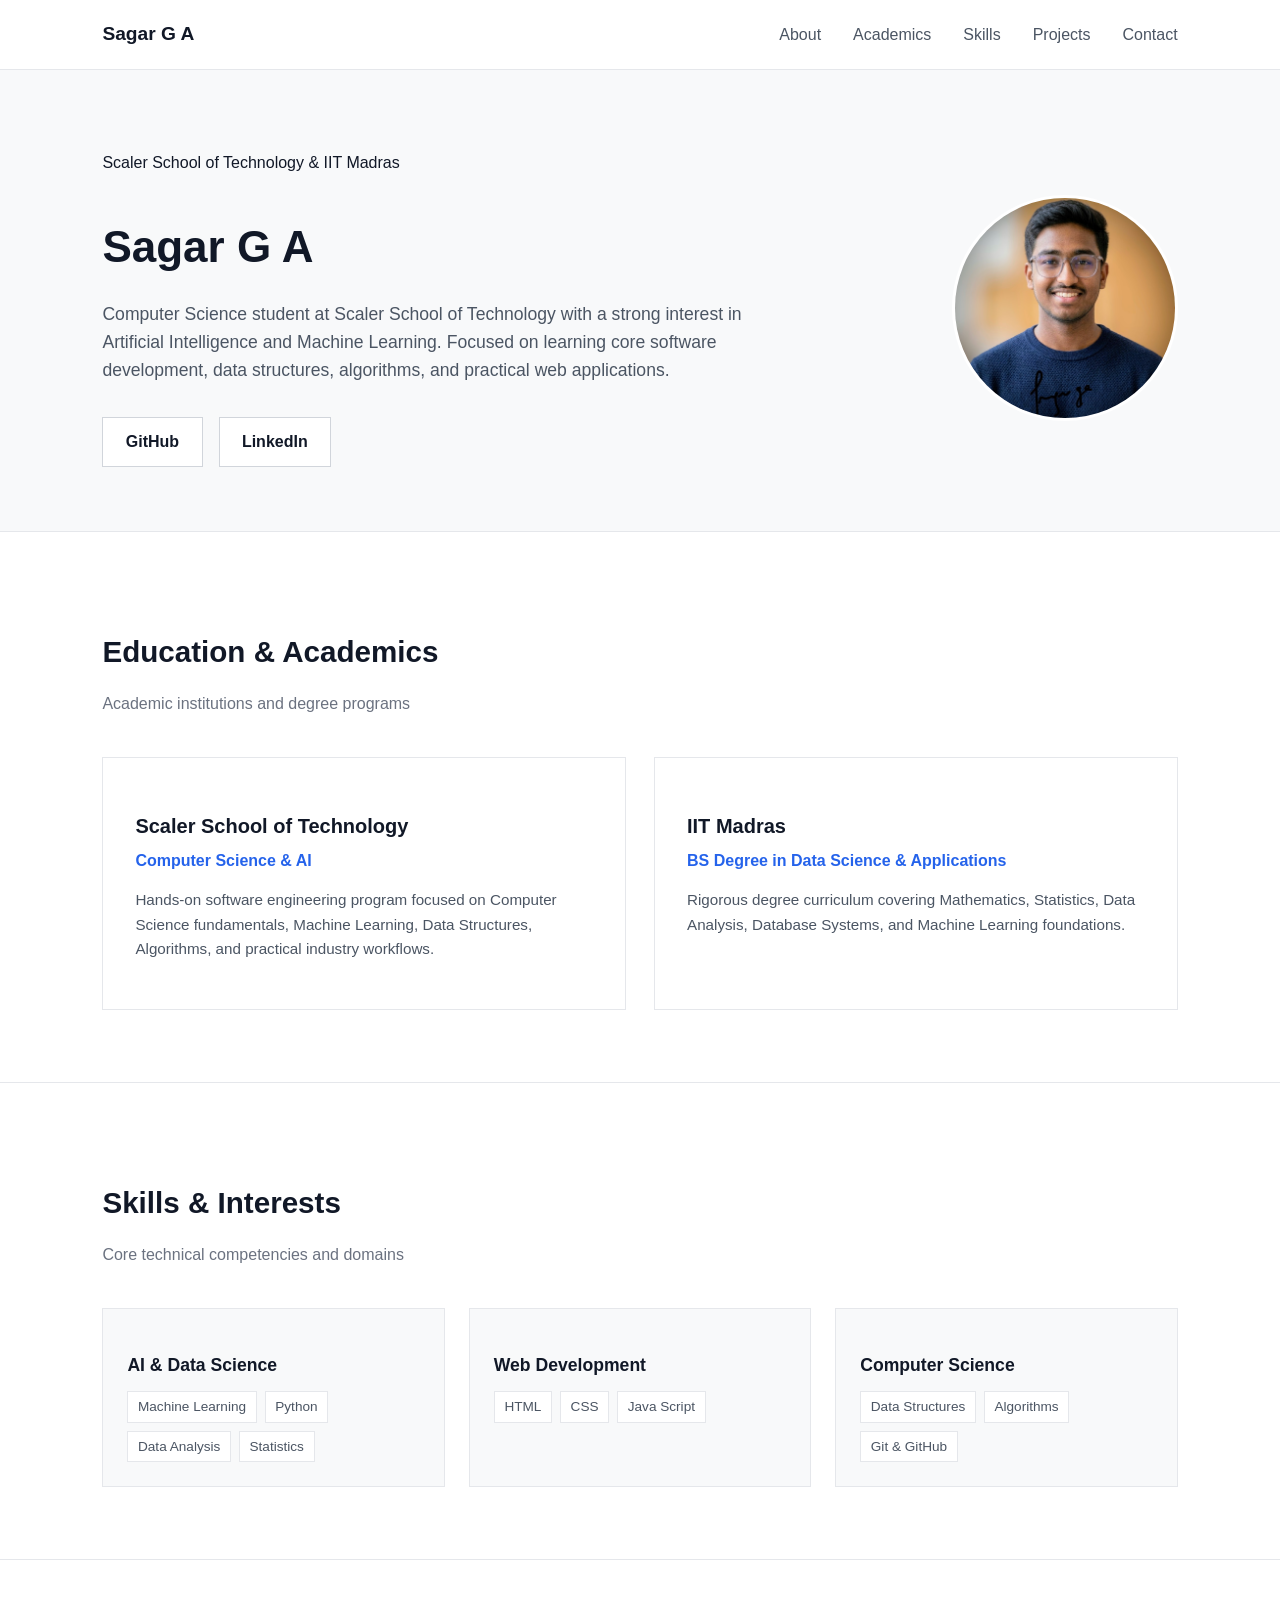
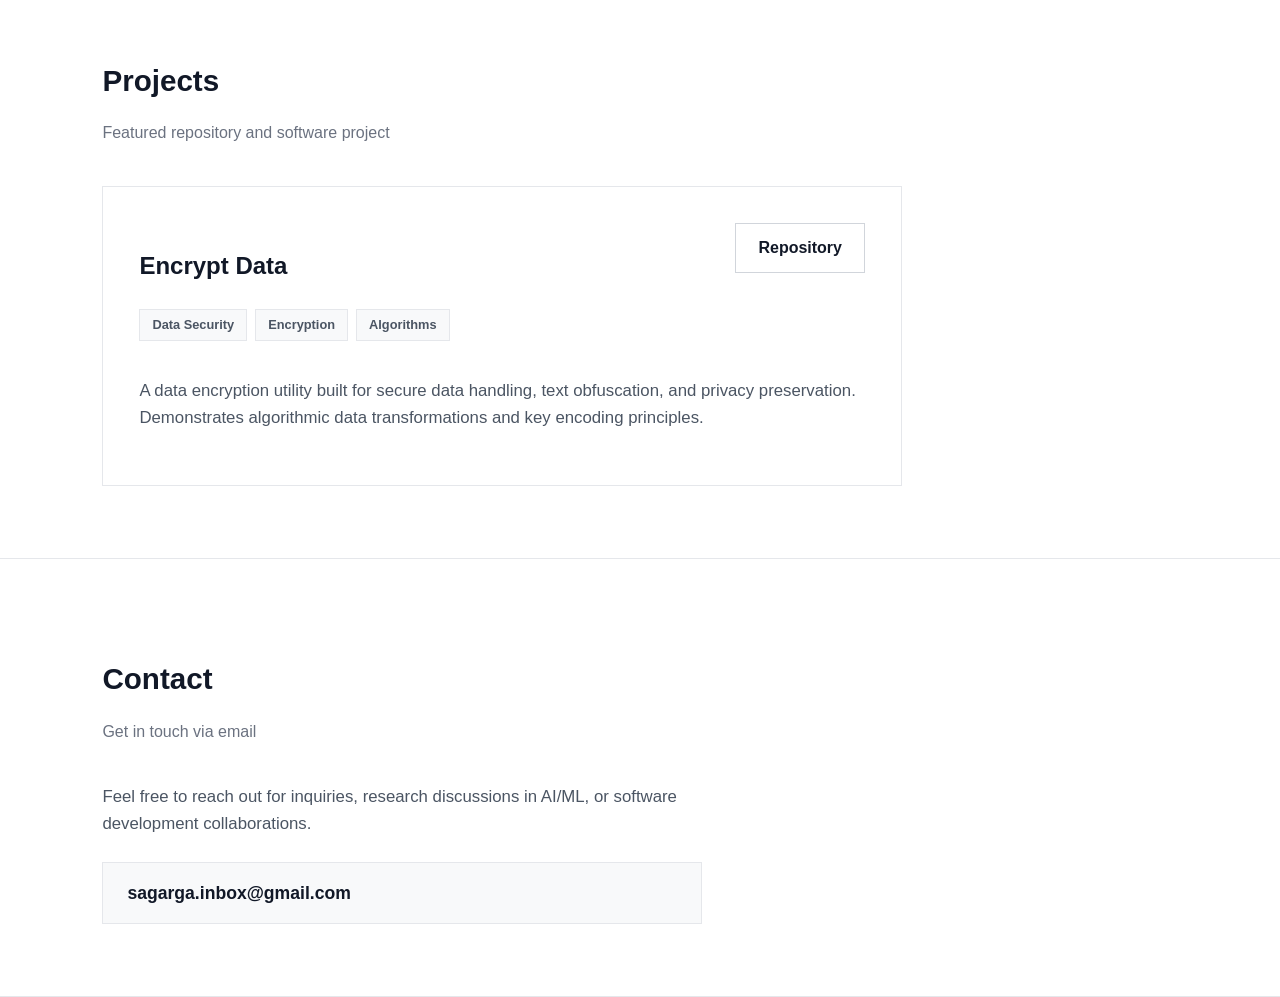
==== commit 41a142ba: "css file created" ====
--- a/index.html
+++ b/index.html
@@ -1,371 +1,16 @@
 <!DOCTYPE html>
 <html lang="en">
+
 <head>
     <meta charset="UTF-8">
     <meta name="viewport" content="width=device-width, initial-scale=1.0">
     <title>Sagar G A | Personal Portfolio</title>
-   
-    
-    
-    <style>
-        .page {
-            margin: 0;
-            background-color: #ffffff;
-            color: #111827;
-            font-family: Arial, sans-serif;
-            line-height: 1.6;
-        }
+    <link rel="stylesheet" href="style.css">
 
-        .navbar {
-            position: sticky;
-            top: 0;
-            z-index: 10;
-            display: flex;
-            justify-content: space-between;
-            align-items: center;
-            padding: 1.2rem 8%;
-            border-bottom: 1px solid #e5e7eb;
-            background-color: #ffffff;
-        }
 
-        .nav-brand {
-            color: #111827;
-            font-size: 1.2rem;
-            font-weight: bold;
-            text-decoration: none;
-        }
 
-        .nav-links {
-            display: flex;
-            gap: 2rem;
-            margin: 0;
-            padding: 0;
-            list-style: none;
-        }
+</head>
 
-        .nav-link {
-            position: relative;
-            color: #4b5563;
-            text-decoration: none;
-            transition: color 180ms ease;
-        }
-
-        .nav-link:hover,
-        .nav-link:focus-visible {
-            color: #2563eb;
-        }
-
-        .hero {
-            display: flex;
-            justify-content: space-between;
-            align-items: center;
-            gap: 3rem;
-            padding: 5rem 8% 4rem;
-            background-color: #f8f9fa;
-            border-bottom: 1px solid #e5e7eb;
-        }
-
-        .hero-text {
-            max-width: 650px;
-        }
-
-        .badge {
-            display: inline-block;
-            margin-bottom: 1.25rem;
-            padding: 0.35rem 0.85rem;
-            border: 1px solid #bfdbfe;
-            background-color: #eff6ff;
-            color: #2563eb;
-            font-size: 0.85rem;
-            font-weight: bold;
-        }
-
-        .hero-title {
-            margin-bottom: 1rem;
-            font-size: 2.75rem;
-        }
-
-        .hero-description {
-            margin-bottom: 2rem;
-            color: #4b5563;
-            font-size: 1.1rem;
-        }
-
-        .hero-actions {
-            display: flex;
-            flex-wrap: wrap;
-            align-items: center;
-            gap: 1rem;
-        }
-
-        .btn {
-            display: flex;
-            align-items: center;
-            gap: 0.5rem;
-            padding: 0.7rem 1.4rem;
-            border: 1px solid #d1d5db;
-            color: #111827;
-            text-decoration: none;
-            font-weight: bold;
-        }
-
-        .btn-primary {
-            border-color: #2563eb;
-            background-color: #2563eb;
-            color: #ffffff;
-        }
-
-        .btn-outline {
-            background-color: #ffffff;
-        }
-
-        .icon {
-            width: 18px;
-            height: 18px;
-            fill: currentColor;
-        }
-
-        .icon-small {
-            width: 16px;
-            height: 16px;
-        }
-
-        .icon-email {
-            width: 22px;
-            height: 22px;
-            fill: #2563eb;
-        }
-
-        .profile-image-container {
-            display: flex;
-            flex-shrink: 0;
-            justify-content: center;
-            align-items: center;
-            width: 220px;
-            height: 220px;
-            overflow: hidden;
-            border: 3px solid #ffffff;
-            border-radius: 50%;
-            background-color: #e5e7eb;
-            transition: transform 200ms ease, box-shadow 200ms ease;
-        }
-
-        .profile-image-container:hover {
-            transform: scale(1.04);
-            box-shadow: 0 8px 24px rgb(17 24 39 / 18%);
-        }
-
-        .profile-img {
-            width: 100%;
-            height: 100%;
-            object-fit: cover;
-        }
-
-        .section {
-            padding: 4.5rem 8%;
-            border-bottom: 1px solid #e5e7eb;
-        }
-
-        .section-header {
-            margin-bottom: 2.5rem;
-        }
-
-        .section-title {
-            margin-bottom: 0.5rem;
-            font-size: 1.85rem;
-        }
-
-        .section-subtitle {
-            color: #6b7280;
-        }
-
-        .education-grid {
-            display: grid;
-            grid-template-columns: repeat(2, 1fr);
-            gap: 1.75rem;
-        }
-
-        .edu-card {
-            padding: 2rem;
-            border: 1px solid #e5e7eb;
-            background-color: #ffffff;
-        }
-
-        .edu-institution {
-            margin-bottom: 0.35rem;
-            font-size: 1.25rem;
-        }
-
-        .edu-degree {
-            margin-bottom: 0.75rem;
-            color: #2563eb;
-            font-weight: bold;
-        }
-
-        .edu-details {
-            color: #4b5563;
-            font-size: 0.95rem;
-        }
-
-        .skills-grid {
-            display: grid;
-            grid-template-columns: repeat(3, 1fr);
-            gap: 1.5rem;
-        }
-
-        .skill-card {
-            padding: 1.5rem;
-            border: 1px solid #e5e7eb;
-            background-color: #f8f9fa;
-        }
-
-        .skill-title {
-            margin-bottom: 0.75rem;
-            font-size: 1.1rem;
-        }
-
-        .skill-list {
-            display: flex;
-            flex-wrap: wrap;
-            gap: 0.5rem;
-            margin: 0;
-            padding: 0;
-            list-style: none;
-        }
-
-        .skill-tag {
-            padding: 0.25rem 0.6rem;
-            border: 1px solid #e5e7eb;
-            background-color: #ffffff;
-            color: #4b5563;
-            font-size: 0.85rem;
-        }
-
-        .project-single-container {
-            max-width: 800px;
-        }
-
-        .project-card {
-            display: flex;
-            flex-direction: column;
-            gap: 1.25rem;
-            padding: 2.25rem;
-            border: 1px solid #e5e7eb;
-            background-color: #ffffff;
-        }
-
-        .project-header {
-            display: flex;
-            justify-content: space-between;
-            align-items: flex-start;
-            flex-wrap: wrap;
-            gap: 1rem;
-        }
-
-        .project-title {
-            font-size: 1.5rem;
-        }
-
-        .project-desc,
-        .contact-text {
-            color: #4b5563;
-            font-size: 1.05rem;
-        }
-
-        .tech-tags {
-            display: flex;
-            flex-wrap: wrap;
-            gap: 0.5rem;
-        }
-
-        .project-tech-tags {
-            margin-top: 0.5rem;
-        }
-
-        .tech-tag {
-            padding: 0.3rem 0.75rem;
-            border: 1px solid #e5e7eb;
-            background-color: #f8f9fa;
-            color: #4b5563;
-            font-size: 0.8rem;
-            font-weight: bold;
-        }
-
-        .contact-container {
-            max-width: 600px;
-        }
-
-        .contact-text {
-            margin-bottom: 1.5rem;
-        }
-
-        .email-box {
-            display: flex;
-            align-items: center;
-            gap: 0.75rem;
-            padding: 1rem 1.5rem;
-            border: 1px solid #e5e7eb;
-            background-color: #f8f9fa;
-            color: #111827;
-            font-size: 1.1rem;
-            font-weight: bold;
-            text-decoration: none;
-        }
-
-        @media (max-width: 868px) {
-            .hero {
-                flex-direction: column-reverse;
-                padding-top: 3.5rem;
-                text-align: center;
-            }
-
-            .hero-actions {
-                justify-content: center;
-            }
-
-            .profile-image-container {
-                width: 180px;
-                height: 180px;
-            }
-
-            .skills-grid {
-                grid-template-columns: repeat(2, 1fr);
-            }
-        }
-
-        @media (max-width: 600px) {
-            .navbar {
-                flex-direction: column;
-                gap: 0.75rem;
-                padding: 1rem 5%;
-            }
-
-            .nav-links {
-                flex-wrap: wrap;
-                justify-content: center;
-                gap: 1.2rem;
-            }
-
-            .section {
-                padding: 3rem 5%;
-            }
-
-            .education-grid,
-            .skills-grid {
-                grid-template-columns: 1fr;
-            }
-
-            .hero-title {
-                font-size: 2.1rem;
-            }
-
-            .btn {
-                justify-content: center;
-                width: 100%;
-            }
-        }
-    </style>
-</head>
 <body class="page">
 
     <header class="navbar">
@@ -383,32 +28,33 @@
 
     <section class="hero" id="about">
         <div class="hero-text">
-            <span class="badge">Scaler School of Technology & IIT Madras</span>
+            <span class="ge">Scaler School of Technology & IIT Madras</span>
             <h1 class="hero-title">Sagar G A</h1>
             <p class="hero-description">
-                Computer Science student at Scaler School of Technology with a strong interest in Artificial Intelligence and Machine Learning. Focused on learning core software development, data structures, algorithms, and practical web applications.
+                Computer Science student at Scaler School of Technology with a strong interest in Artificial
+                Intelligence and Machine Learning. Focused on learning core software development, data structures,
+                algorithms, and practical web applications.
             </p>
             <div class="hero-actions">
-                <!-- Direct Email Action -->
-                <a href="mailto:sagarga.inbox@gmail.com" class="btn btn-primary">
-                    <svg class="icon" viewBox="0 0 24 24"><path d="M20 4H4c-1.1 0-1.99.9-1.99 2L2 18c0 1.1.9 2 2 2h16c1.1 0 2-.9 2-2V6c0-1.1-.9-2-2-2zm0 4l-8 5-8-5V6l8 5 8-5v2z"/></svg>
-                    Contact Me
+
+
+
+                <a href="https://github.com/sagar-354" target="_blank" rel="noopener" class="btn btn-outline">
+
+                    GitHub
                 </a>
 
-                <!-- GitHub Direct Link -->
-                <a href="https://github.com/sagar-354" target="_blank" rel="noopener" class="btn btn-outline">
-                    <svg class="icon" viewBox="0 0 24 24"><path d="M12 0C5.37 0 0 5.37 0 12c0 5.31 3.435 9.795 8.205 11.385.6.105.825-.255.825-.57 0-.285-.015-1.23-.015-2.235-3.015.555-3.795-.735-4.035-1.41-.135-.345-.72-1.41-1.23-1.695-.42-.225-1.02-.78-.015-.795.945-.015 1.62.87 1.845 1.23 1.08 1.815 2.805 1.305 3.495.99.105-.78.42-1.305.765-1.605-2.67-.3-5.46-1.335-5.46-5.925 0-1.305.465-2.385 1.23-3.225-.12-.3-.54-1.53.12-3.18 0 0 1.005-.315 3.3 1.23.96-.27 1.98-.405 3-.405s2.04.135 3 .405c2.295-1.56 3.3-1.23 3.3-1.23.66 1.65.24 2.88.12 3.18.765.84 1.23 1.905 1.23 3.225 0 4.605-2.805 5.625-5.475 5.925.435.375.81 1.095.81 2.22 0 1.605-.015 2.895-.015 3.3 0 .315.225.69.825.57A12.02 12.02 0 0024 12c0-6.63-5.37-12-12-12z"/></svg>
-                    GitHub
-                </a>
-                <!-- LinkedIn Direct Link -->
-                <a href="https://linkedin.com/in/sagar-g-a-abbb80410/" target="_blank" rel="noopener" class="btn btn-outline">
-                    <svg class="icon" viewBox="0 0 24 24"><path d="M19 0h-14c-2.761 0-5 2.239-5 5v14c0 2.761 2.239 5 5 5h14c2.762 0 5-2.239 5-5v-14c0-2.761-2.238-5-5-5zm-11 19h-3v-11h3v11zm-1.5-12.268c-.966 0-1.75-.79-1.75-1.764s.784-1.764 1.75-1.764 1.75.79 1.75 1.764-.783 1.764-1.75 1.764zm13.5 12.268h-3v-5.604c0-3.368-4-3.113-4 0v5.604h-3v-11h3v1.765c1.396-2.586 7-2.777 7 2.476v6.759z"/></svg>
+
+                <a href="https://linkedin.com/in/sagar-g-a-abbb80410/" target="_blank" rel="noopener"
+                    class="btn btn-outline">
+
                     LinkedIn
                 </a>
             </div>
         </div>
 
-        <!-- Profile Avatar Picture Element -->
+
+
         <div class="profile-image-container">
             <img src="image.png" alt="Sagar G A Profile Picture" class="profile-img">
         </div>
@@ -425,7 +71,8 @@
                 <h3 class="edu-institution">Scaler School of Technology</h3>
                 <div class="edu-degree">Computer Science & AI</div>
                 <p class="edu-details">
-                    Hands-on software engineering program focused on Computer Science fundamentals, Machine Learning, Data Structures, Algorithms, and practical industry workflows.
+                    Hands-on software engineering program focused on Computer Science fundamentals, Machine Learning,
+                    Data Structures, Algorithms, and practical industry workflows.
                 </p>
             </div>
 
@@ -433,7 +80,8 @@
                 <h3 class="edu-institution">IIT Madras</h3>
                 <div class="edu-degree">BS Degree in Data Science & Applications</div>
                 <p class="edu-details">
-                    Rigorous degree curriculum covering Mathematics, Statistics, Data Analysis, Database Systems, and Machine Learning foundations.
+                    Rigorous degree curriculum covering Mathematics, Statistics, Data Analysis, Database Systems, and
+                    Machine Learning foundations.
                 </p>
             </div>
         </div>
@@ -493,13 +141,15 @@
                             <span class="tech-tag">Algorithms</span>
                         </div>
                     </div>
-                    <a href="https://github.com/sagar-354/Encrypt-project" target="_blank" rel="noopener" class="btn btn-outline">
-                        <svg class="icon icon-small" viewBox="0 0 24 24"><path d="M12 0C5.37 0 0 5.37 0 12c0 5.31 3.435 9.795 8.205 11.385.6.105.825-.255.825-.57 0-.285-.015-1.23-.015-2.235-3.015.555-3.795-.735-4.035-1.41-.135-.345-.72-1.41-1.23-1.695-.42-.225-1.02-.78-.015-.795.945-.015 1.62.87 1.845 1.23 1.08 1.815 2.805 1.305 3.495.99.105-.78.42-1.305.765-1.605-2.67-.3-5.46-1.335-5.46-5.925 0-1.305.465-2.385 1.23-3.225-.12-.3-.54-1.53.12-3.18 0 0 1.005-.315 3.3 1.23.96-.27 1.98-.405 3-.405s2.04.135 3 .405c2.295-1.56 3.3-1.23 3.3-1.23.66 1.65.24 2.88.12 3.18.765.84 1.23 1.905 1.23 3.225 0 4.605-2.805 5.625-5.475 5.925.435.375.81 1.095.81 2.22 0 1.605-.015 2.895-.015 3.3 0 .315.225.69.825.57A12.02 12.02 0 0024 12c0-6.63-5.37-12-12-12z"/></svg>
+                    <a href="https://github.com/sagar-354/Encrypt-project" target="_blank" rel="noopener"
+                        class="btn btn-outline">
                         Repository
                     </a>
                 </div>
+
                 <p class="project-desc">
-                    A data encryption utility built for secure data handling, text obfuscation, and privacy preservation. Demonstrates algorithmic data transformations and key encoding principles.
+                    A data encryption utility built for secure data handling, text obfuscation, and privacy
+                    preservation. Demonstrates algorithmic data transformations and key encoding principles.
                 </p>
             </article>
         </div>
@@ -513,14 +163,16 @@
 
         <div class="contact-container">
             <p class="contact-text">
-                Feel free to reach out for inquiries, research discussions in AI/ML, or software development collaborations.
+                Feel free to reach out for inquiries, research discussions in AI/ML, or software development
+                collaborations.
             </p>
             <a href="mailto:sagarga.inbox@gmail.com" class="email-box">
-                <svg class="icon-email" viewBox="0 0 24 24"><path d="M20 4H4c-1.1 0-1.99.9-1.99 2L2 18c0 1.1.9 2 2 2h16c1.1 0 2-.9 2-2V6c0-1.1-.9-2-2-2zm0 4l-8 5-8-5V6l8 5 8-5v2z"/></svg>
+
                 sagarga.inbox@gmail.com
             </a>
         </div>
     </section>
 
 </body>
-</html>
+
+</html>
--- a/style.css
+++ b/style.css
@@ -0,0 +1,332 @@
+.page {
+    margin: 0;
+    background-color: #ffffff;
+    color: #111827;
+    font-family: Arial, sans-serif;
+    line-height: 1.6;
+}
+
+.navbar {
+    position: sticky;
+    top: 0;
+    z-index: 10;
+    display: flex;
+    justify-content: space-between;
+    align-items: center;
+    padding: 1.2rem 8%;
+    border-bottom: 1px solid #e5e7eb;
+    background-color: #ffffff;
+}
+
+.nav-brand {
+    color: #111827;
+    font-size: 1.2rem;
+    font-weight: bold;
+    text-decoration: none;
+}
+
+.nav-links {
+    display: flex;
+    gap: 2rem;
+    margin: 0;
+    padding: 0;
+    list-style: none;
+}
+
+.nav-link {
+    position: relative;
+    color: #4b5563;
+    text-decoration: none;
+    transition: color 180ms ease;
+}
+
+.nav-link:hover
+{
+    color: #2563eb;
+}
+
+.hero {
+    display: flex;
+    justify-content: space-between;
+    align-items: center;
+    gap: 3rem;
+    padding: 5rem 8% 4rem;
+    background-color: #f8f9fa;
+    border-bottom: 1px solid #e5e7eb;
+}
+
+.hero-text {
+    max-width: 650px;
+}
+
+
+
+.hero-title {
+    margin-bottom: 1rem;
+    font-size: 2.75rem;
+}
+
+.hero-description {
+    margin-bottom: 2rem;
+    color: #4b5563;
+    font-size: 1.1rem;
+}
+
+.hero-actions {
+    display: flex;
+    flex-wrap: wrap;
+    align-items: center;
+    gap: 1rem;
+}
+
+.btn {
+    display: flex;
+    align-items: center;
+    gap: 0.5rem;
+    padding: 0.7rem 1.4rem;
+    border: 1px solid #d1d5db;
+    color: #111827;
+    text-decoration: none;
+    font-weight: bold;
+}
+
+.btn-primary {
+    border-color: #2563eb;
+    background-color: #2563eb;
+    color: #ffffff;
+}
+
+.btn-outline {
+    background-color: #ffffff;
+}
+
+
+
+.profile-image-container {
+    display: flex;
+    flex-shrink: 0;
+    justify-content: center;
+    align-items: center;
+    width: 220px;
+    height: 220px;
+    overflow: hidden;
+    border: 3px solid #ffffff;
+    border-radius: 50%;
+    background-color: #e5e7eb;
+    transition: transform 200ms ease, box-shadow 200ms ease;
+}
+
+.profile-image-container:hover {
+    transform: scale(1.04);
+    box-shadow: 0 8px 24px rgb(17 24 39 / 18%);
+}
+
+.profile-img {
+    width: 100%;
+    height: 100%;
+    object-fit: cover;
+}
+
+.section {
+    padding: 4.5rem 8%;
+    border-bottom: 1px solid #e5e7eb;
+}
+
+.section-header {
+    margin-bottom: 2.5rem;
+}
+
+.section-title {
+    margin-bottom: 0.5rem;
+    font-size: 1.85rem;
+}
+
+.section-subtitle {
+    color: #6b7280;
+}
+
+.education-grid {
+    display: grid;
+    grid-template-columns: repeat(2, 1fr);
+    gap: 1.75rem;
+}
+
+.edu-card {
+    padding: 2rem;
+    border: 1px solid #e5e7eb;
+    background-color: #ffffff;
+}
+
+.edu-institution {
+    margin-bottom: 0.35rem;
+    font-size: 1.25rem;
+}
+
+.edu-degree {
+    margin-bottom: 0.75rem;
+    color: #2563eb;
+    font-weight: bold;
+}
+
+.edu-details {
+    color: #4b5563;
+    font-size: 0.95rem;
+}
+
+.skills-grid {
+    display: grid;
+    grid-template-columns: repeat(3, 1fr);
+    gap: 1.5rem;
+}
+
+.skill-card {
+    padding: 1.5rem;
+    border: 1px solid #e5e7eb;
+    background-color: #f8f9fa;
+}
+
+.skill-title {
+    margin-bottom: 0.75rem;
+    font-size: 1.1rem;
+}
+
+.skill-list {
+    display: flex;
+    flex-wrap: wrap;
+    gap: 0.5rem;
+    margin: 0;
+    padding: 0;
+    list-style: none;
+}
+
+.skill-tag {
+    padding: 0.25rem 0.6rem;
+    border: 1px solid #e5e7eb;
+    background-color: #ffffff;
+    color: #4b5563;
+    font-size: 0.85rem;
+}
+
+.project-single-container {
+    max-width: 800px;
+}
+
+.project-card {
+    display: flex;
+    flex-direction: column;
+    gap: 1.25rem;
+    padding: 2.25rem;
+    border: 1px solid #e5e7eb;
+    background-color: #ffffff;
+}
+
+.project-header {
+    display: flex;
+    justify-content: space-between;
+    align-items: flex-start;
+    flex-wrap: wrap;
+    gap: 1rem;
+}
+
+.project-title {
+    font-size: 1.5rem;
+}
+
+.project-desc,
+.contact-text {
+    color: #4b5563;
+    font-size: 1.05rem;
+}
+
+.tech-tags {
+    display: flex;
+    flex-wrap: wrap;
+    gap: 0.5rem;
+}
+
+.project-tech-tags {
+    margin-top: 0.5rem;
+}
+
+.tech-tag {
+    padding: 0.3rem 0.75rem;
+    border: 1px solid #e5e7eb;
+    background-color: #f8f9fa;
+    color: #4b5563;
+    font-size: 0.8rem;
+    font-weight: bold;
+}
+
+.contact-container {
+    max-width: 600px;
+}
+
+.contact-text {
+    margin-bottom: 1.5rem;
+}
+
+.email-box {
+    display: flex;
+    align-items: center;
+    gap: 0.75rem;
+    padding: 1rem 1.5rem;
+    border: 1px solid #e5e7eb;
+    background-color: #f8f9fa;
+    color: #111827;
+    font-size: 1.1rem;
+    font-weight: bold;
+    text-decoration: none;
+}
+
+@media (max-width: 868px) {
+    .hero {
+        flex-direction: column-reverse;
+        padding-top: 3.5rem;
+        text-align: center;
+    }
+
+    .hero-actions {
+        justify-content: center;
+    }
+
+    .profile-image-container {
+        width: 180px;
+        height: 180px;
+    }
+
+    .skills-grid {
+        grid-template-columns: repeat(2, 1fr);
+    }
+}
+
+@media (max-width: 600px) {
+    .navbar {
+        flex-direction: column;
+        gap: 0.75rem;
+        padding: 1rem 5%;
+    }
+
+    .nav-links {
+        flex-wrap: wrap;
+        justify-content: center;
+        gap: 1.2rem;
+    }
+
+    .section {
+        padding: 3rem 5%;
+    }
+
+    .education-grid,
+    .skills-grid {
+        grid-template-columns: 1fr;
+    }
+
+    .hero-title {
+        font-size: 2.1rem;
+    }
+
+    .btn {
+        justify-content: center;
+        width: 100%;
+    }
+}
